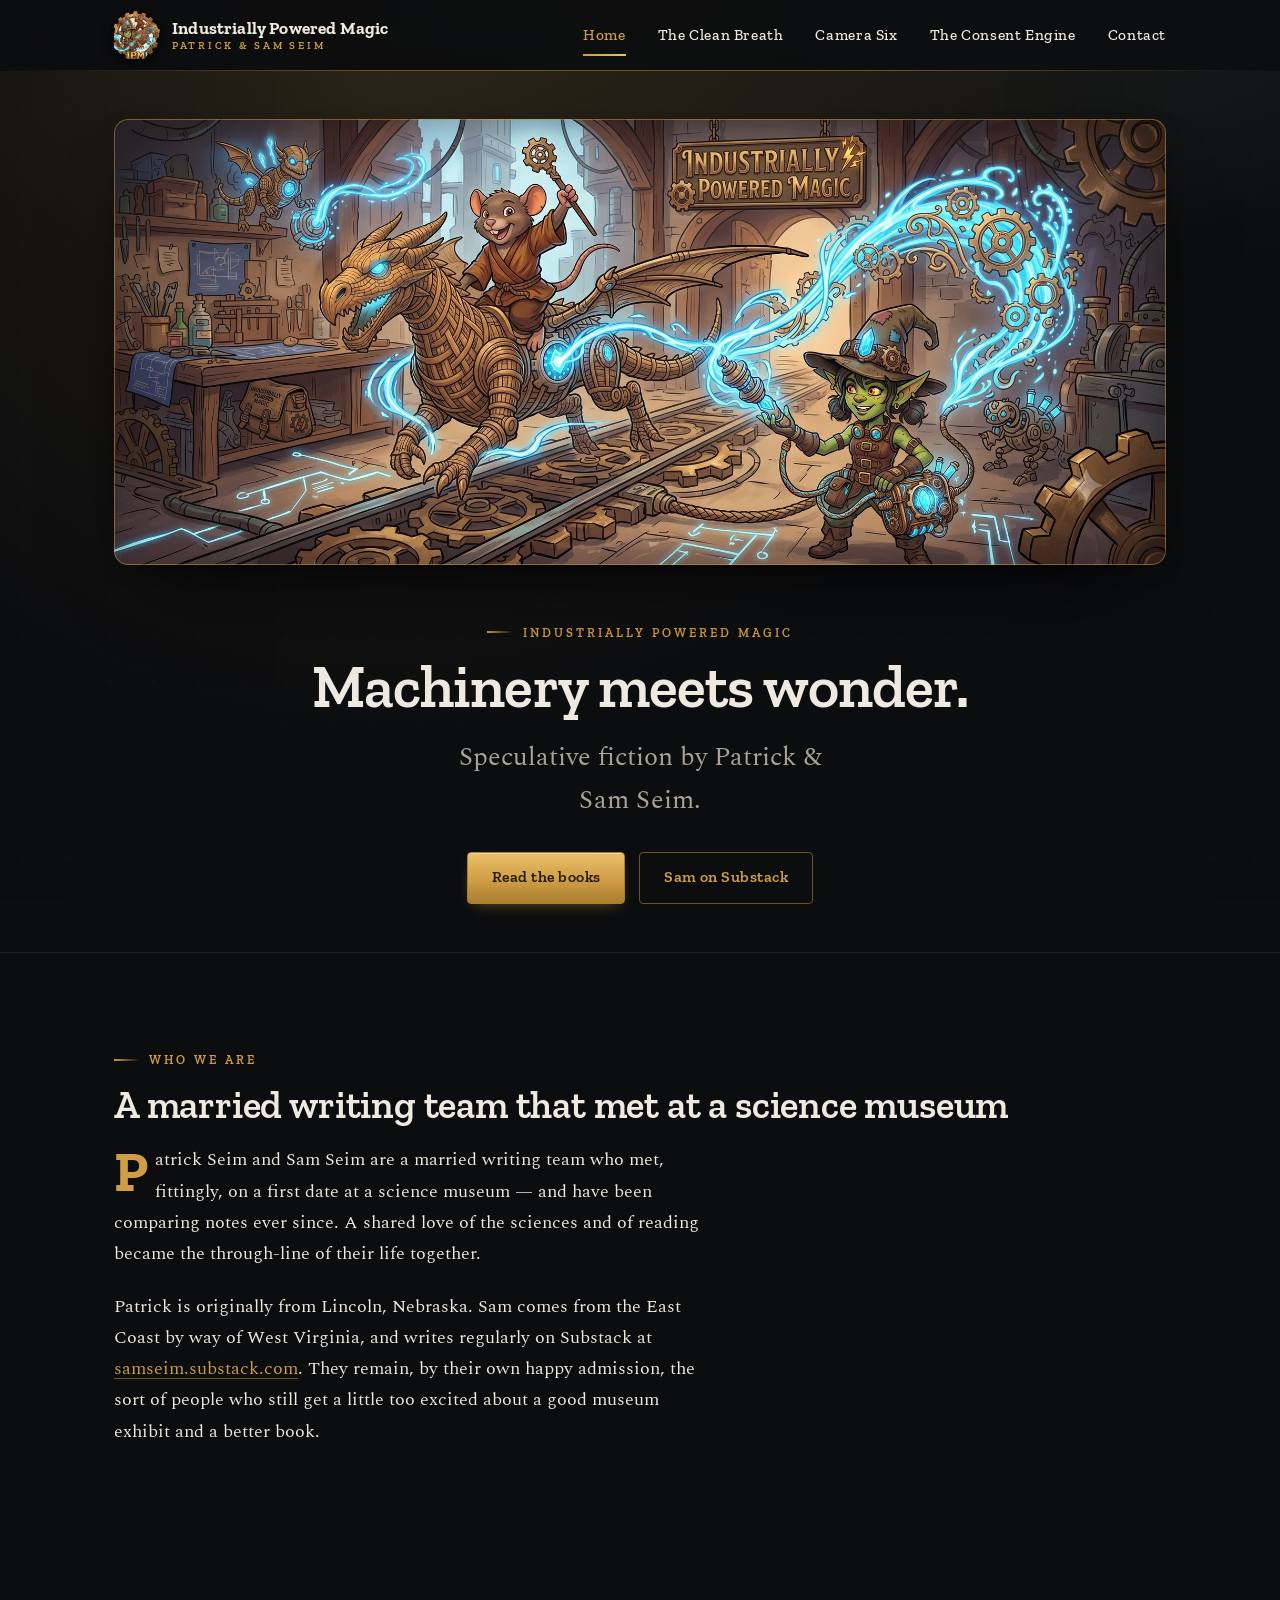
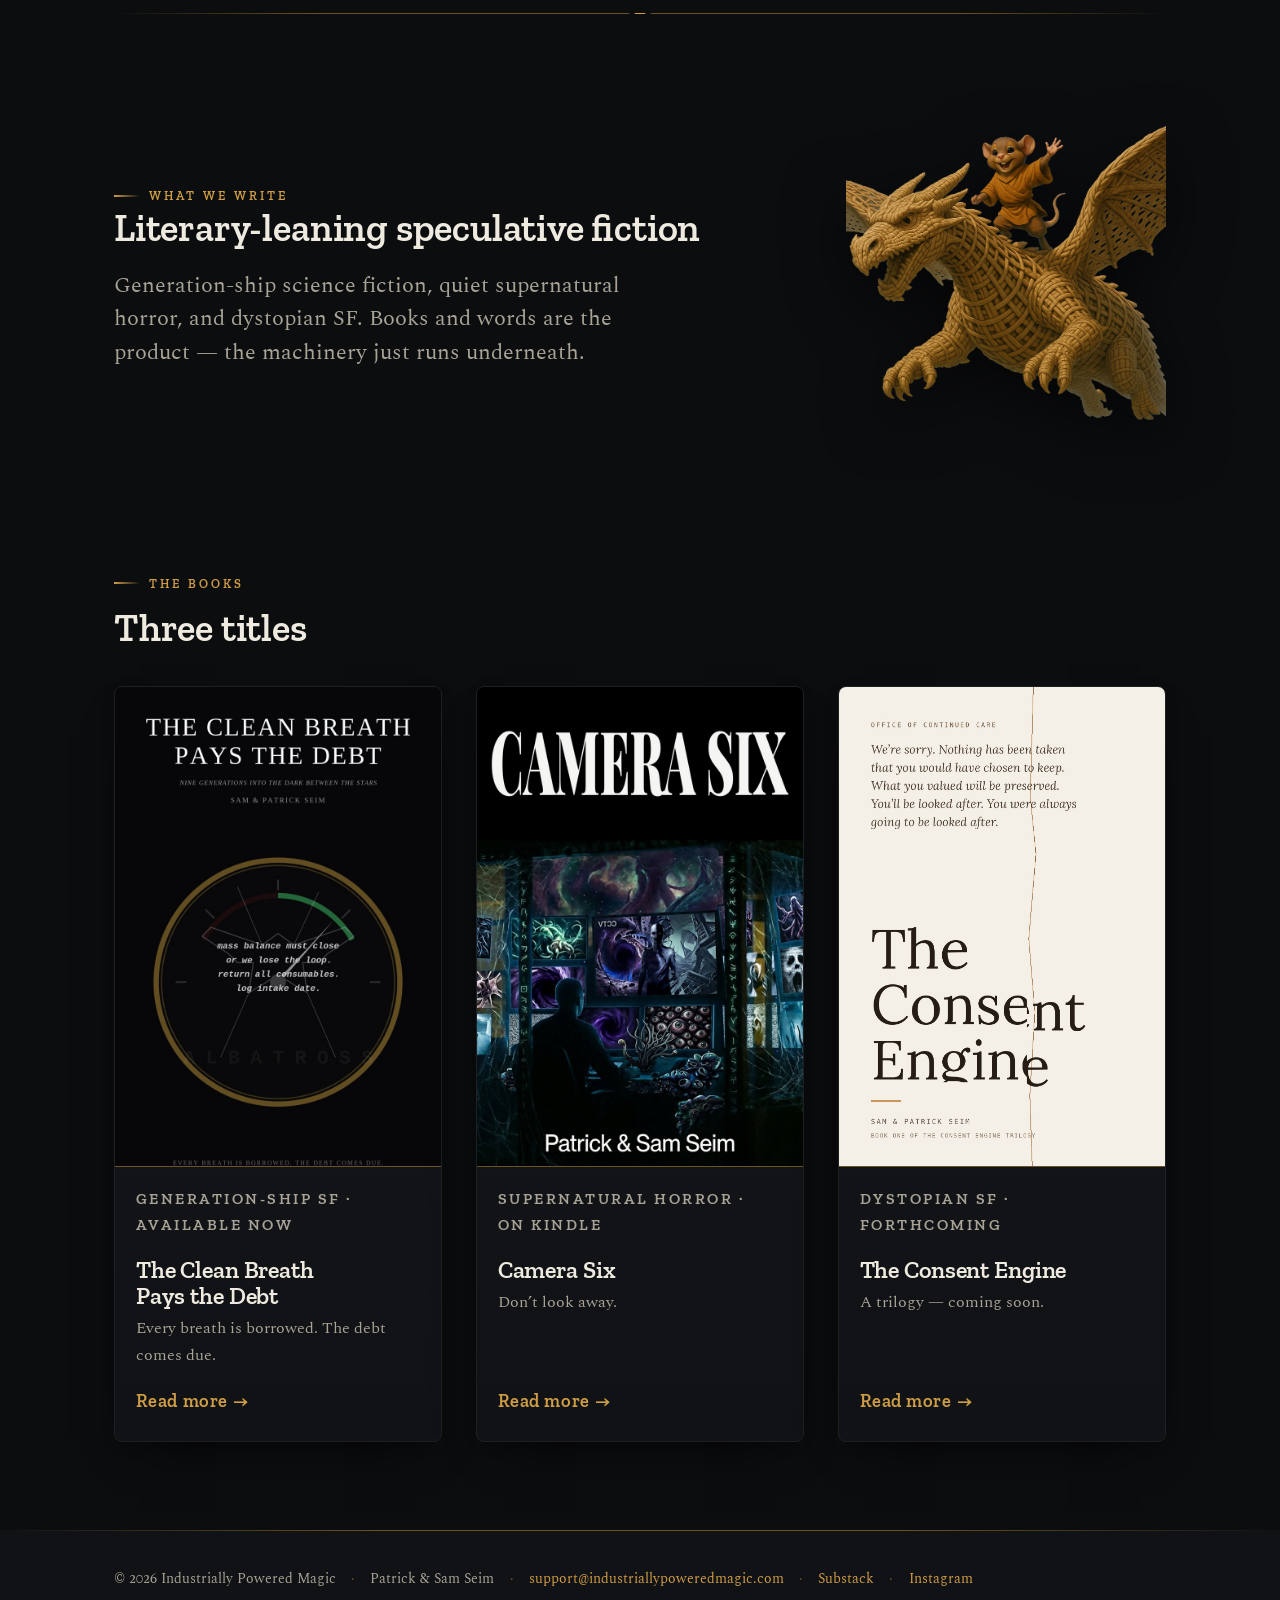
==== index.html @ b29be70a "added overall site polish" ====
<!DOCTYPE html>
<html lang="en">
<head>
  <meta charset="UTF-8">
  <meta name="viewport" content="width=device-width, initial-scale=1">
  <title>Industrially Powered Magic — Speculative fiction by Patrick &amp; Sam Seim</title>
  <meta name="description" content="Industrially Powered Magic is the imprint of husband-and-husband writing team Patrick &amp; Sam Seim — literary-leaning speculative fiction: generation-ship SF, quiet supernatural horror, and dystopian science fiction.">

  <!-- Open Graph / social -->
  <meta property="og:type" content="website">
  <meta property="og:site_name" content="Industrially Powered Magic">
  <meta property="og:title" content="Industrially Powered Magic — Speculative fiction by Patrick &amp; Sam Seim">
  <meta property="og:description" content="Literary-leaning speculative fiction: generation-ship SF, quiet supernatural horror, and dystopian science fiction.">
  <meta property="og:image" content="images/hero-banner.jpg">
  <meta name="twitter:card" content="summary_large_image">

  <link rel="icon" href="images/favicon-32.png" sizes="32x32" type="image/png">
  <link rel="icon" href="images/favicon-64.png" sizes="64x64" type="image/png">
  <link rel="apple-touch-icon" href="images/favicon-180.png">
  <link rel="preconnect" href="https://fonts.googleapis.com">
  <link rel="preconnect" href="https://fonts.gstatic.com" crossorigin>
  <link href="https://fonts.googleapis.com/css2?family=Spectral:ital,wght@0,400;0,600;1,400&amp;family=Zilla+Slab:wght@500;600;700&amp;display=swap" rel="stylesheet">
  <link rel="stylesheet" href="css/style.css">
</head>
<body>
  <a class="skip-link" href="#main">Skip to content</a>

  <!-- ===== SHARED HEADER (keep identical across pages) ===== -->
  <header class="site-header">
    <div class="wrap site-header__inner" data-open="false">
      <a class="brand" href="index.html">
        <img class="brand__logo" src="images/logo-badge.png" alt="Industrially Powered Magic logo" width="46" height="48">
        <span class="brand__name">Industrially Powered Magic<span>Patrick &amp; Sam Seim</span></span>
      </a>
      <button class="nav-toggle" type="button" aria-expanded="false" aria-controls="site-nav">
        <span class="nav-toggle__bars" aria-hidden="true"></span> Menu
      </button>
      <nav class="site-nav" id="site-nav" aria-label="Primary">
        <ul>
          <li><a href="index.html" aria-current="page">Home</a></li>
          <li><a href="clean-breath.html">The Clean Breath</a></li>
          <li><a href="camera-six.html">Camera Six</a></li>
          <li><a href="consent-engine.html">The Consent Engine</a></li>
          <li><a href="contact.html">Contact</a></li>
        </ul>
      </nav>
    </div>
  </header>
  <!-- ===== /SHARED HEADER ===== -->

  <main id="main">
    <!-- Hero — full workshop banner + intro -->
    <section class="hero hero--art">
      <div class="wrap">
        <figure class="hero-banner">
          <img src="images/hero-banner.jpg" alt="Sam, a green goblin artificer in a patched witch's hat, channels a stream of blue arcane current toward Shard, a ratfolk monk riding a wicker-and-brass mechanical dragon through a workshop of gears and machinery, beneath the words Industrially Powered Magic" width="2000" height="848" fetchpriority="high">
        </figure>
        <div class="hero__intro">
          <p class="eyebrow">Industrially Powered Magic</p>
          <h1>Machinery meets wonder.</h1>
          <p class="hero__lead">Speculative fiction by Patrick &amp; Sam Seim.</p>
          <div class="btn-row">
            <a class="btn btn--primary" href="#books">Read the books</a>
            <a class="btn btn--ghost" href="https://samseim.substack.com/">Sam on Substack</a>
          </div>
        </div>
      </div>
    </section>

    <!-- About -->
    <section class="section">
      <div class="wrap">
        <p class="eyebrow">Who we are</p>
        <h2>A married writing team that met at a science museum</h2>
        <div class="prose">
          <p>Patrick Seim and Sam Seim are a married writing team who met, fittingly, on a first date at a science museum — and have been comparing notes ever since. A shared love of the sciences and of reading became the through-line of their life together.</p>
          <p>Patrick is originally from Lincoln, Nebraska. Sam comes from the East Coast by way of West Virginia, and writes regularly on Substack at <a href="https://samseim.substack.com/">samseim.substack.com</a>. They remain, by their own happy admission, the sort of people who still get a little too excited about a good museum exhibit and a better book.</p>
        </div>
      </div>
    </section>

    <div class="wrap"><hr class="rule"></div>

    <!-- What we write -->
    <section class="section--tight">
      <div class="wrap">
        <div class="feature-band">
          <div class="feature-band__text">
            <p class="eyebrow">What we write</p>
            <h2>Literary-leaning speculative fiction</h2>
            <p class="lede">Generation-ship science fiction, quiet supernatural horror, and dystopian SF. Books and words are the product — the machinery just runs underneath.</p>
          </div>
          <img class="feature-band__art" src="images/dragon-accent.png" alt="Shard, a cheering ratfolk monk, riding a wicker-and-brass mechanical dragon" width="800" height="735" loading="lazy">
        </div>
      </div>
    </section>

    <!-- Book cards -->
    <section class="section" id="books">
      <div class="wrap">
        <p class="eyebrow">The books</p>
        <h2>Three titles</h2>
        <div class="card-grid">

          <article class="book-card">
            <a href="clean-breath.html" aria-label="The Clean Breath Pays the Debt — book page">
              <img class="cover" src="images/cover-clean-breath.jpg" alt="The Clean Breath Pays the Debt — book cover" width="300" height="480">
            </a>
            <div class="book-card__body">
              <p class="book-card__kicker">Generation-ship SF · Available now</p>
              <h3>The Clean Breath Pays the Debt</h3>
              <p>Every breath is borrowed. The debt comes due.</p>
              <a class="book-card__link" href="clean-breath.html">Read more</a>
            </div>
          </article>

          <article class="book-card">
            <a href="camera-six.html" aria-label="Camera Six — book page">
              <img class="cover" src="images/cover-camera-six.jpg" alt="Camera Six — book cover" width="300" height="480">
            </a>
            <div class="book-card__body">
              <p class="book-card__kicker">Supernatural horror · On Kindle</p>
              <h3>Camera Six</h3>
              <p>Don&rsquo;t look away.</p>
              <a class="book-card__link" href="camera-six.html">Read more</a>
            </div>
          </article>

          <article class="book-card">
            <a href="consent-engine.html" aria-label="The Consent Engine trilogy — book page">
              <img class="cover" src="images/cover-consent-engine.jpg" alt="The Consent Engine trilogy — cover, forthcoming" width="300" height="480">
            </a>
            <div class="book-card__body">
              <p class="book-card__kicker">Dystopian SF · Forthcoming</p>
              <h3>The Consent Engine</h3>
              <p>A trilogy — coming soon.</p>
              <a class="book-card__link" href="consent-engine.html">Read more</a>
            </div>
          </article>

        </div>
      </div>
    </section>
  </main>

  <!-- ===== SHARED FOOTER (keep identical across pages) ===== -->
  <footer class="site-footer">
    <div class="wrap site-footer__inner">
      <span>&copy; 2026 Industrially Powered Magic</span>
      <span class="sep" aria-hidden="true">·</span>
      <span>Patrick &amp; Sam Seim</span>
      <span class="sep" aria-hidden="true">·</span>
      <a href="mailto:support@industriallypoweredmagic.com">support@industriallypoweredmagic.com</a>
      <span class="sep" aria-hidden="true">·</span>
      <a href="https://samseim.substack.com/">Substack</a>
      <span class="sep" aria-hidden="true">·</span>
      <a href="https://www.instagram.com/industriallypoweredmagic/">Instagram</a>
    </div>
  </footer>
  <!-- ===== /SHARED FOOTER ===== -->

  <!-- Progressive enhancement: mobile nav toggle only. Keep identical across pages. -->
  <script>
    (function () {
      var inner = document.querySelector('.site-header__inner');
      var btn = document.querySelector('.nav-toggle');
      if (!btn || !inner) return;
      btn.addEventListener('click', function () {
        var open = inner.getAttribute('data-open') === 'true';
        inner.setAttribute('data-open', String(!open));
        btn.setAttribute('aria-expanded', String(!open));
      });
    })();
  </script>
</body>
</html>
---- css/style.css ----
/* ==========================================================================
   Industrially Powered Magic — shared stylesheet
   Literary-editorial base with a workshop-brass atmosphere and an
   arcane-blue current pulled from the mascot art.
   Mobile-first, no build step, no dependencies.
   ========================================================================== */

/* ---- Design tokens ------------------------------------------------------ */
:root {
  /* Ground & surfaces */
  --ink:        #0c0d0f;   /* near-black page ground            */
  --ink-2:      #141619;   /* raised charcoal (cards, header)   */
  --ink-3:      #1d2025;   /* hairline / border charcoal        */
  --ink-4:      #262a30;   /* lighter hairline on hover         */

  /* Text */
  --paper:      #efeae0;   /* off-white body text               */
  --paper-dim:  #a8a396;   /* muted text                        */
  --paper-faint:#767166;   /* faintest text / captions          */

  /* Brass accent family */
  --brass:      #cf9d45;   /* warm brass/copper accent          */
  --brass-hi:   #ecc06a;   /* brighter brass for hover/focus    */
  --brass-lo:   #a97e2f;   /* mid brass                         */
  --brass-dim:  #6d5324;   /* deep brass for rules              */
  --brass-ghost:rgba(207, 157, 69, 0.12);

  /* Arcane blue — the "current" that runs through the art (used sparingly) */
  --arc:        #7fd8ff;
  --arc-dim:    #3f7f9c;
  --arc-ghost:  rgba(127, 216, 255, 0.14);

  --danger-bg:  #241a10;

  /* Lines */
  --rule:       1px solid var(--ink-3);
  --hairline:   1px solid var(--brass-dim);

  /* Type */
  --font-display: "Zilla Slab", "Rockwell", Georgia, "Times New Roman", serif;
  --font-body:    "Spectral", Georgia, Cambria, "Times New Roman", serif;

  /* Metrics */
  --measure: 66ch;
  --page-max: 1140px;
  --gap: clamp(1rem, 3vw, 2rem);

  /* Radius scale */
  --r-sm: 4px;
  --r-md: 8px;
  --r-lg: 14px;

  /* Shadow scale (layered for depth) */
  --shadow-sm: 0 1px 2px rgba(0,0,0,0.4);
  --shadow:    0 22px 48px -26px rgba(0, 0, 0, 0.9), 0 4px 14px -8px rgba(0,0,0,0.6);
  --shadow-lg: 0 40px 80px -40px rgba(0, 0, 0, 0.95), 0 8px 24px -12px rgba(0,0,0,0.7);

  --ease: cubic-bezier(0.22, 0.61, 0.36, 1);
}

/* ---- Reset-ish ---------------------------------------------------------- */
*,
*::before,
*::after { box-sizing: border-box; }

html {
  -webkit-text-size-adjust: 100%;
  scroll-behavior: smooth;
  scrollbar-color: var(--brass-lo) var(--ink);
}

body {
  margin: 0;
  background-color: var(--ink);
  /* Layered atmosphere: warm forge-glow up top, faint gear grid, soft vignette. */
  background-image:
    radial-gradient(120% 90% at 50% -10%, rgba(207, 157, 69, 0.10), transparent 55%),
    radial-gradient(80% 60% at 100% 0%, rgba(127, 216, 255, 0.045), transparent 50%),
    url("data:image/svg+xml,%3Csvg xmlns='http://www.w3.org/2000/svg' width='44' height='44' viewBox='0 0 44 44'%3E%3Ccircle cx='22' cy='22' r='1' fill='%23cf9d45' fill-opacity='0.05'/%3E%3C/svg%3E"),
    radial-gradient(140% 120% at 50% 30%, transparent 60%, rgba(0,0,0,0.45) 100%);
  background-attachment: fixed, fixed, fixed, fixed;
  color: var(--paper);
  font-family: var(--font-body);
  font-size: clamp(1.02rem, 0.98rem + 0.25vw, 1.15rem);
  line-height: 1.7;
  font-feature-settings: "liga" 1, "onum" 1, "kern" 1;
  min-height: 100vh;
  display: flex;
  flex-direction: column;
}

::selection { background: var(--brass); color: var(--ink); }

/* ---- Typography --------------------------------------------------------- */
h1, h2, h3, h4 {
  font-family: var(--font-display);
  font-weight: 600;
  line-height: 1.08;
  letter-spacing: -0.005em;
  color: var(--paper);
  margin: 0 0 0.5em;
  text-wrap: balance;
}

h1 { font-size: clamp(2.15rem, 1.4rem + 3.4vw, 3.75rem); letter-spacing: -0.015em; }
h2 { font-size: clamp(1.6rem, 1.2rem + 1.8vw, 2.4rem); }
h3 { font-size: clamp(1.2rem, 1rem + 0.85vw, 1.5rem); }

p { margin: 0 0 1.15em; max-width: var(--measure); text-wrap: pretty; }

a {
  color: var(--brass);
  text-decoration-color: var(--brass-dim);
  text-decoration-thickness: 1px;
  text-underline-offset: 0.2em;
  transition: color 140ms var(--ease), text-decoration-color 140ms var(--ease);
}
a:hover { color: var(--brass-hi); text-decoration-color: var(--brass-hi); }

:focus-visible {
  outline: 2px solid var(--arc);
  outline-offset: 3px;
  border-radius: 2px;
}

/* ---- Skip link ---------------------------------------------------------- */
.skip-link {
  position: absolute;
  left: -999px;
  top: 0;
  z-index: 100;
  background: var(--brass);
  color: var(--ink);
  padding: 0.75rem 1.25rem;
  font-family: var(--font-display);
  font-weight: 600;
  text-decoration: none;
}
.skip-link:focus { left: 0.5rem; top: 0.5rem; }

/* ---- Layout helpers ----------------------------------------------------- */
.wrap {
  width: 100%;
  max-width: var(--page-max);
  margin-inline: auto;
  padding-inline: clamp(1.15rem, 4vw, 2.75rem);
}

.section { padding-block: clamp(3rem, 7vw, 5.5rem); }
.section--tight { padding-block: clamp(2rem, 4.5vw, 3.5rem); }

/* Eyebrow: small brass caps preceded by a short forge-tick. */
.eyebrow {
  display: inline-flex;
  align-items: center;
  gap: 0.6rem;
  font-family: var(--font-display);
  text-transform: uppercase;
  letter-spacing: 0.24em;
  font-size: 0.78rem;
  font-weight: 600;
  color: var(--brass);
  margin: 0 0 0.9rem;
}
.eyebrow::before {
  content: "";
  width: 1.6rem;
  height: 2px;
  background: linear-gradient(to right, var(--brass), transparent);
  flex: 0 0 auto;
}

/* Rivet-adjacent divider: a hairline with a centered brass node. */
.rule {
  border: 0;
  height: 1px;
  background: linear-gradient(to right, transparent, var(--brass-dim) 20%, var(--brass-dim) 80%, transparent);
  margin: clamp(2rem, 5vw, 3.5rem) 0;
  position: relative;
}
.rule::after {
  content: "";
  position: absolute;
  left: 50%;
  top: 50%;
  width: 8px;
  height: 8px;
  transform: translate(-50%, -50%) rotate(45deg);
  background: var(--brass);
  box-shadow: 0 0 0 4px var(--ink), 0 0 12px rgba(207,157,69,0.4);
}

/* ---- Header / nav ------------------------------------------------------- */
.site-header {
  position: sticky;
  top: 0;
  z-index: 50;
  background: rgba(12, 13, 15, 0.82);
  backdrop-filter: saturate(150%) blur(10px);
  -webkit-backdrop-filter: saturate(150%) blur(10px);
  border-bottom: 1px solid transparent;
  border-image: linear-gradient(to right, transparent, var(--brass-dim) 30%, var(--brass-dim) 70%, transparent) 1;
}
.site-header__inner {
  display: flex;
  align-items: center;
  justify-content: space-between;
  gap: 1rem;
  padding-block: 0.7rem;
}

.brand {
  display: inline-flex;
  align-items: center;
  gap: 0.75rem;
  text-decoration: none;
  color: var(--paper);
}
.brand__logo {
  width: 42px;
  height: auto;
  object-fit: contain;
  filter: drop-shadow(0 2px 6px rgba(0, 0, 0, 0.7));
  transition: transform 240ms var(--ease);
}
.brand:hover .brand__logo { transform: rotate(-4deg) scale(1.04); }
.brand__name {
  font-family: var(--font-display);
  font-weight: 700;
  font-size: 1.08rem;
  line-height: 1.05;
  letter-spacing: 0.01em;
}
.brand__name span {
  display: block;
  color: var(--brass);
  font-size: 0.66rem;
  font-weight: 600;
  letter-spacing: 0.26em;
  text-transform: uppercase;
  margin-top: 0.18rem;
}

/* Nav toggle (mobile) */
.nav-toggle {
  display: inline-flex;
  align-items: center;
  gap: 0.5rem;
  background: transparent;
  color: var(--paper);
  border: var(--hairline);
  border-radius: var(--r-sm);
  padding: 0.5rem 0.8rem;
  font-family: var(--font-display);
  font-size: 0.82rem;
  font-weight: 600;
  letter-spacing: 0.1em;
  text-transform: uppercase;
  cursor: pointer;
  transition: border-color 140ms var(--ease), color 140ms var(--ease);
}
.nav-toggle:hover { border-color: var(--brass); color: var(--brass-hi); }
.nav-toggle__bars { display: inline-block; width: 18px; height: 2px; background: var(--brass); position: relative; }
.nav-toggle__bars::before,
.nav-toggle__bars::after { content: ""; position: absolute; left: 0; width: 18px; height: 2px; background: var(--brass); }
.nav-toggle__bars::before { top: -6px; }
.nav-toggle__bars::after  { top: 6px; }

.site-nav ul {
  list-style: none;
  margin: 0;
  padding: 0;
  display: flex;
  flex-direction: column;
  gap: 0.25rem;
}
.site-nav a {
  position: relative;
  display: block;
  padding: 0.6rem 0.25rem;
  font-family: var(--font-display);
  font-size: 0.96rem;
  font-weight: 500;
  letter-spacing: 0.04em;
  color: var(--paper);
  text-decoration: none;
}
.site-nav a:hover { color: var(--brass-hi); }
.site-nav a[aria-current="page"] { color: var(--brass); }

/* Mobile: nav collapses, revealed via [data-open] */
@media (max-width: 719px) {
  .site-nav {
    display: none;
    width: 100%;
    padding-bottom: 0.5rem;
  }
  .site-header__inner[data-open="true"] { flex-wrap: wrap; }
  .site-header__inner[data-open="true"] .site-nav { display: block; }
  .site-nav a { padding: 0.8rem 0.25rem; border-bottom: var(--rule); }
  .site-nav a[aria-current="page"] { border-bottom-color: var(--brass-dim); }
}

/* Desktop: inline nav with animated brass underline */
@media (min-width: 720px) {
  .nav-toggle { display: none; }
  .site-nav { display: block !important; }
  .site-nav ul { flex-direction: row; align-items: center; gap: clamp(1.1rem, 2.5vw, 2.1rem); }
  .site-nav a { padding: 0.4rem 0; }
  .site-nav a::after {
    content: "";
    position: absolute;
    left: 0; right: 0; bottom: -2px;
    height: 2px;
    background: linear-gradient(to right, var(--brass), var(--brass-hi));
    transform: scaleX(0);
    transform-origin: left;
    transition: transform 220ms var(--ease);
  }
  .site-nav a:hover::after,
  .site-nav a[aria-current="page"]::after { transform: scaleX(1); }
  .brand__logo { width: 46px; }
}

/* ---- Hero --------------------------------------------------------------- */
.hero {
  border-bottom: var(--rule);
  background:
    radial-gradient(ellipse at 30% 0%, rgba(207, 157, 69, 0.10), transparent 55%),
    transparent;
}
.hero__inner { padding-block: clamp(3rem, 9vw, 6rem); }
.hero h1 { margin-bottom: 0.3em; }
.hero__lead {
  font-size: clamp(1.15rem, 1rem + 1vw, 1.6rem);
  color: var(--paper);
  max-width: 40ch;
}
.hero__lead--wide { max-width: 55ch; }

/* Art-led hero: full workshop banner above a compact, centered intro */
.hero--art { padding-block: clamp(1.75rem, 4vw, 3rem); }
.hero-banner {
  position: relative;
  margin: 0;
  border-radius: var(--r-lg);
  overflow: hidden;
  box-shadow: var(--shadow-lg);
  isolation: isolate;
}
.hero-banner::after {
  /* thin inset brass frame + faint arcane glow, drawn over the image edge */
  content: "";
  position: absolute;
  inset: 0;
  border-radius: inherit;
  box-shadow: inset 0 0 0 1px rgba(207,157,69,0.5), inset 0 0 40px rgba(0,0,0,0.35);
  pointer-events: none;
}
.hero-banner img {
  display: block;
  width: 100%;
  height: auto;
}
.hero__intro {
  text-align: center;
  max-width: 46rem;
  margin-inline: auto;
  padding-top: clamp(1.9rem, 4vw, 3rem);
}
.hero__intro .eyebrow { margin-bottom: 0.7rem; }
.hero__intro h1 { margin-bottom: 0.28em; }
.hero__intro .hero__lead {
  max-width: 34ch;
  margin-inline: auto;
  color: var(--paper-dim);
}
.hero__intro .btn-row { justify-content: center; margin-top: 1.6rem; }

/* ---- Buttons ------------------------------------------------------------ */
.btn {
  display: inline-flex;
  align-items: center;
  gap: 0.5rem;
  font-family: var(--font-display);
  font-weight: 600;
  font-size: 0.98rem;
  letter-spacing: 0.03em;
  text-decoration: none;
  padding: 0.72rem 1.5rem;
  border-radius: var(--r-sm);
  border: 1px solid transparent;
  cursor: pointer;
  transition: background-color 140ms var(--ease), color 140ms var(--ease),
              border-color 140ms var(--ease), transform 90ms var(--ease),
              box-shadow 140ms var(--ease);
}
.btn:active { transform: translateY(1px); }

.btn--primary {
  background: linear-gradient(180deg, var(--brass-hi), var(--brass) 55%, var(--brass-lo));
  color: #241a08;
  border-color: var(--brass-lo);
  box-shadow: inset 0 1px 0 rgba(255,255,255,0.35), 0 6px 16px -8px rgba(207,157,69,0.6);
}
.btn--primary:hover {
  background: linear-gradient(180deg, #f4cd7d, var(--brass-hi) 55%, var(--brass));
  color: #241a08;
  transform: translateY(-1px);
  box-shadow: inset 0 1px 0 rgba(255,255,255,0.45), 0 10px 22px -10px rgba(207,157,69,0.75);
}
.btn--ghost {
  background: transparent;
  color: var(--brass);
  border-color: var(--brass-dim);
}
.btn--ghost:hover {
  background: var(--brass-ghost);
  color: var(--brass-hi);
  border-color: var(--brass);
  transform: translateY(-1px);
}

.btn-row { display: flex; flex-wrap: wrap; gap: 0.85rem; margin-top: 1.35rem; }

/* ---- Book cards (home) -------------------------------------------------- */
.card-grid {
  display: grid;
  gap: clamp(1.35rem, 3vw, 2.1rem);
  grid-template-columns: 1fr;
  margin-top: 2.25rem;
}
@media (min-width: 640px) { .card-grid { grid-template-columns: repeat(2, 1fr); } }
@media (min-width: 900px) { .card-grid { grid-template-columns: repeat(3, 1fr); } }

.book-card {
  display: flex;
  flex-direction: column;
  background: linear-gradient(180deg, var(--ink-2), #101215);
  border: var(--rule);
  border-radius: var(--r-md);
  overflow: hidden;
  box-shadow: var(--shadow);
  transition: border-color 200ms var(--ease), transform 200ms var(--ease), box-shadow 200ms var(--ease);
}
.book-card:hover {
  border-color: var(--brass-lo);
  transform: translateY(-5px);
  box-shadow: var(--shadow-lg);
}
.book-card a:focus-visible { outline-offset: -3px; }
.book-card__body { padding: 1.2rem 1.3rem 1.5rem; display: flex; flex-direction: column; flex: 1; }
.book-card__kicker {
  font-family: var(--font-display);
  text-transform: uppercase;
  letter-spacing: 0.16em;
  font-size: 0.68rem;
  font-weight: 600;
  color: var(--brass);
  margin: 0 0 0.5rem;
}
.book-card h3 { margin-bottom: 0.4rem; }
.book-card p { color: var(--paper-dim); font-size: 0.98rem; margin-bottom: 1.1rem; }
.book-card__link {
  margin-top: auto;
  display: inline-flex;
  align-items: center;
  gap: 0.4rem;
  font-family: var(--font-display);
  font-weight: 600;
  letter-spacing: 0.03em;
  color: var(--brass);
  text-decoration: none;
}
.book-card__link::after { content: "\2192"; transition: transform 180ms var(--ease); }
.book-card:hover .book-card__link { color: var(--brass-hi); }
.book-card:hover .book-card__link::after { transform: translateX(4px); }

/* ---- Cover images / placeholders --------------------------------------- */
.cover {
  display: block;
  width: 100%;
  aspect-ratio: 1 / 1.6;
  object-fit: cover;
  background:
    repeating-linear-gradient(45deg, rgba(207,157,69,0.05) 0 12px, transparent 12px 24px),
    var(--danger-bg);
  border-bottom: var(--hairline);
  color: var(--paper-dim);
}
.cover--framed {
  border: 1px solid var(--brass-dim);
  border-radius: var(--r-md);
  box-shadow: var(--shadow-lg), 0 0 0 1px rgba(0,0,0,0.4);
}

/* ---- Book page layout --------------------------------------------------- */
.book-layout {
  display: grid;
  gap: clamp(1.75rem, 5vw, 3.5rem);
  grid-template-columns: 1fr;
  align-items: start;
}
@media (min-width: 820px) {
  .book-layout { grid-template-columns: minmax(230px, 310px) 1fr; }
}
.book-cover-col { position: sticky; top: 92px; }
.book-meta {
  font-family: var(--font-display);
  color: var(--paper-dim);
  letter-spacing: 0.04em;
  font-size: 0.9rem;
  line-height: 1.7;
  margin-top: 1.15rem;
  padding-top: 1.15rem;
  border-top: var(--rule);
}
.book-meta strong { color: var(--paper); font-weight: 600; }

.tagline {
  font-family: var(--font-display);
  font-size: clamp(1.3rem, 1rem + 1.5vw, 1.95rem);
  color: var(--brass);
  font-style: normal;
  line-height: 1.22;
  border-left: 3px solid var(--brass-dim);
  padding-left: 1.15rem;
  margin: 0 0 1.6rem;
  max-width: 30ch;
}

.prose p { max-width: var(--measure); }
.prose p + p { margin-top: 0; }
/* Editorial touch: gentle lead-in on the first paragraph of a prose block. */
.prose > p:first-of-type { color: var(--paper); }
.prose > p:first-of-type::first-letter {
  font-family: var(--font-display);
  font-weight: 700;
  color: var(--brass);
  font-size: 3.1em;
  line-height: 0.82;
  float: left;
  padding: 0.06em 0.12em 0 0;
}

/* ---- "Where to buy" ----------------------------------------------------- */
.buy {
  background: linear-gradient(180deg, var(--ink-2), #101215);
  border: var(--rule);
  border-radius: var(--r-md);
  padding: clamp(1.4rem, 3vw, 2.1rem);
  margin-top: 1.75rem;
  box-shadow: var(--shadow);
}
.buy h2 { margin-top: 0; }
.retailers { display: flex; flex-wrap: wrap; gap: 0.7rem; margin-top: 0.75rem; padding: 0; list-style: none; }
.retailers li { margin: 0; }
.retailers .btn { padding: 0.58rem 1.1rem; font-size: 0.9rem; }

/* ---- Teaser (Consent Engine) ------------------------------------------- */
.teaser {
  text-align: center;
  padding-block: clamp(3rem, 10vw, 7rem);
}
.teaser__status {
  font-family: var(--font-display);
  text-transform: uppercase;
  letter-spacing: 0.3em;
  color: var(--brass);
  font-size: 0.9rem;
  font-weight: 600;
  margin-bottom: 1.5rem;
}
.teaser p { margin-inline: auto; }

/* ---- Contact ------------------------------------------------------------ */
.contact-list { list-style: none; padding: 0; margin: 1.75rem 0 0; }
.contact-list li {
  margin-bottom: 1.4rem;
  padding-bottom: 1.4rem;
  border-bottom: var(--rule);
}
.contact-list li:last-child { border-bottom: 0; }
.contact-list .label {
  display: block;
  font-family: var(--font-display);
  text-transform: uppercase;
  letter-spacing: 0.18em;
  font-size: 0.72rem;
  font-weight: 600;
  color: var(--brass);
  margin-bottom: 0.3rem;
}
.contact-list .value { font-size: 1.15rem; }

/* ---- Footer ------------------------------------------------------------- */
.site-footer {
  margin-top: auto;
  border-top: 1px solid transparent;
  border-image: linear-gradient(to right, transparent, var(--brass-dim) 30%, var(--brass-dim) 70%, transparent) 1;
  background: rgba(20, 22, 25, 0.6);
  color: var(--paper-dim);
  font-size: 0.9rem;
}
.site-footer__inner {
  padding-block: 2.25rem;
  display: flex;
  flex-wrap: wrap;
  gap: 0.4rem 0.95rem;
  align-items: center;
}
.site-footer a { color: var(--brass); text-decoration: none; }
.site-footer a:hover { color: var(--brass-hi); text-decoration: underline; text-underline-offset: 0.2em; }
.site-footer .sep { color: var(--brass-dim); }

/* ---- Artwork hero bands (book pages) ------------------------------------ */
.page-hero {
  border-bottom: var(--hairline);
  background-size: cover;
  background-position: center 35%;
}
.page-hero__inner {
  padding-block: clamp(3.5rem, 10vw, 7rem);
  text-shadow: 0 2px 20px rgba(0, 0, 0, 0.95);
}
.page-hero h1 { margin-bottom: 0.3em; }
.page-hero--camera {
  background-image:
    linear-gradient(180deg, rgba(12, 13, 15, 0.5) 0%, rgba(12, 13, 15, 0.8) 60%, var(--ink) 100%),
    url("../images/camera-six-banner.jpg");
}

/* ---- Workshop showcase (generic mascot art figure) ---------------------- */
.workshop { margin: 0; }
.workshop img {
  display: block;
  width: 100%;
  height: auto;
  border: 1px solid var(--brass-dim);
  border-radius: var(--r-md);
  box-shadow: var(--shadow);
}
.workshop figcaption {
  margin-top: 0.85rem;
  text-align: center;
  font-style: italic;
  font-size: 0.95rem;
  color: var(--paper-dim);
}

/* ---- Feature band with dragon accent (homepage) ------------------------- */
.feature-band {
  display: flex;
  align-items: center;
  gap: clamp(1rem, 4vw, 3rem);
  flex-wrap: wrap;
}
.feature-band__text { flex: 1 1 24ch; min-width: 0; }
.feature-band__text p { margin-bottom: 0; }
.feature-band__text .lede { color: var(--paper-dim); }
.feature-band__art {
  flex: 0 0 auto;
  width: clamp(170px, 34vw, 320px);
  height: auto;
  filter: drop-shadow(0 18px 30px rgba(0, 0, 0, 0.6));
  transform: scaleX(-1);
}
@media (max-width: 599px) {
  .feature-band { flex-direction: column-reverse; align-items: flex-start; }
  .feature-band__art { width: clamp(190px, 62vw, 270px); align-self: center; }
}

/* ---- Medallion pull-quote (Camera Six) ---------------------------------- */
.watch-quote {
  margin: 2.75rem 0;
  padding: clamp(1.6rem, 4vw, 2.6rem);
  background: linear-gradient(180deg, var(--ink-2), #101215);
  border: var(--rule);
  border-left: 3px solid var(--brass-dim);
  border-radius: var(--r-md);
  display: flex;
  align-items: center;
  gap: clamp(1.35rem, 3.5vw, 2.4rem);
  flex-wrap: wrap;
  box-shadow: var(--shadow);
}
.medallion {
  flex: 0 0 auto;
  width: clamp(120px, 20vw, 200px);
  height: auto;
  border-radius: 50%;
  border: 1px solid var(--brass-dim);
  box-shadow: var(--shadow), 0 0 0 6px rgba(207, 157, 69, 0.08);
}
.watch-quote__text { margin: 0; flex: 1 1 16ch; }
.watch-quote__text p {
  margin: 0;
  font-family: var(--font-display);
  font-weight: 600;
  font-size: clamp(1.25rem, 1.05rem + 1.4vw, 1.9rem);
  line-height: 1.25;
  max-width: 22ch;
}

/* ---- Utilities ---------------------------------------------------------- */
.visually-hidden {
  position: absolute !important;
  width: 1px; height: 1px;
  padding: 0; margin: -1px;
  overflow: hidden; clip: rect(0 0 0 0);
  white-space: nowrap; border: 0;
}
.lede { font-size: clamp(1.12rem, 1rem + 0.6vw, 1.35rem); color: var(--paper); line-height: 1.55; max-width: 46ch; }
.muted { color: var(--paper-dim); }

@media (prefers-reduced-motion: reduce) {
  * { scroll-behavior: auto !important; transition: none !important; animation: none !important; }
}
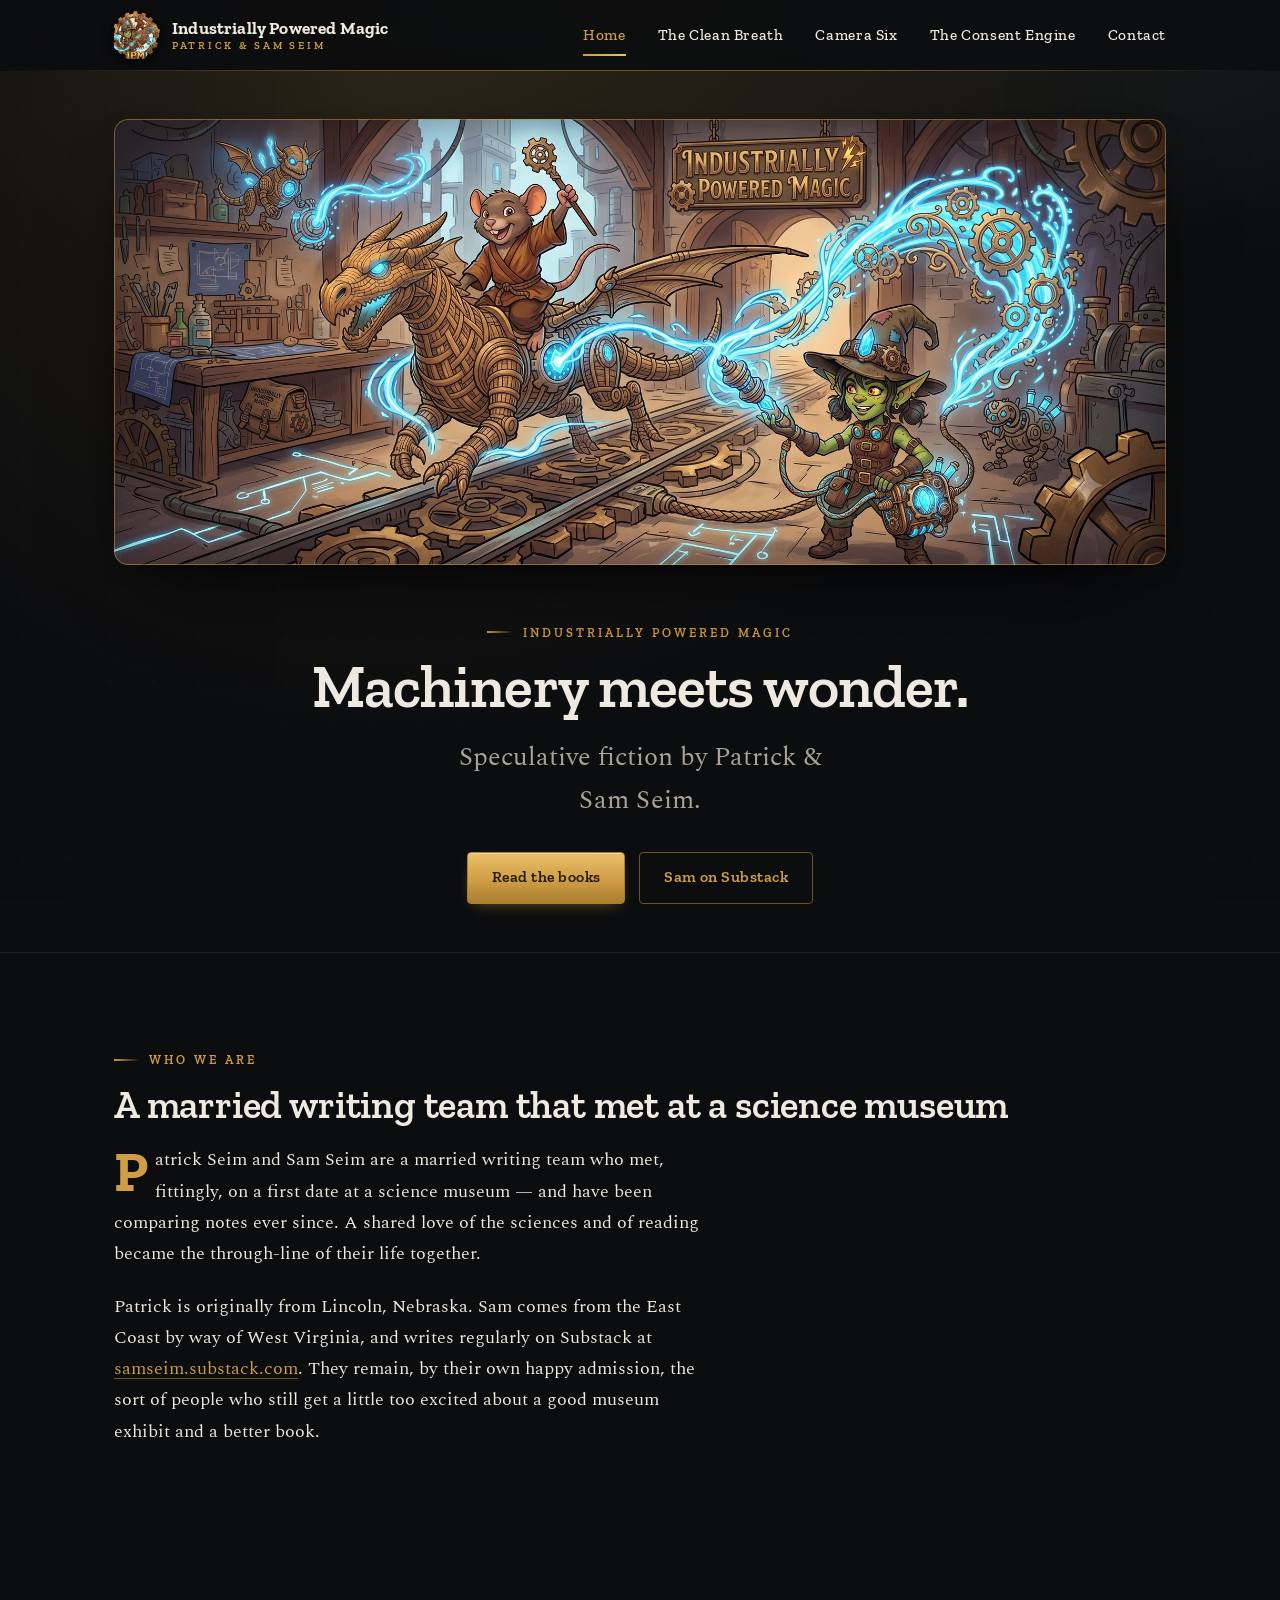
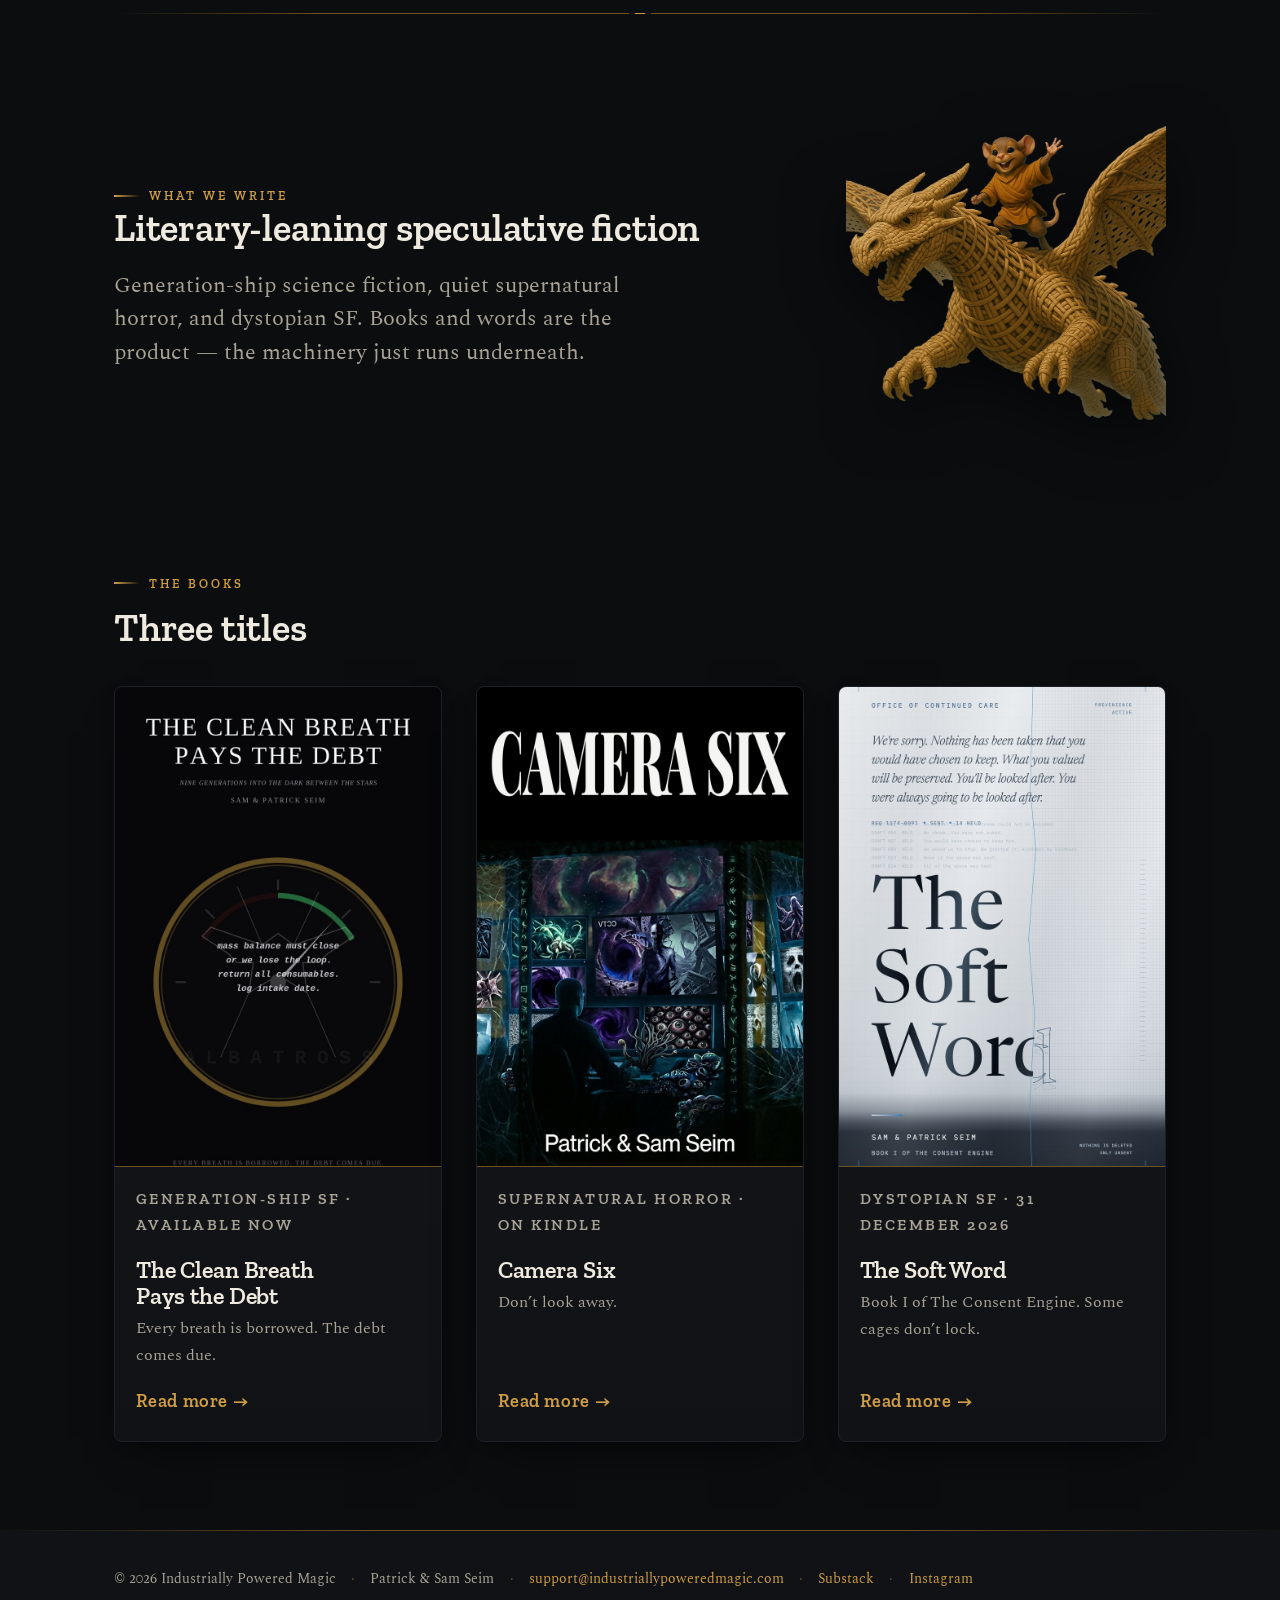
==== commit 9ef8a33d: "Update Consent Engine page for The Soft Word, publishing 31 Dec 2026 Book I is titled The Soft Word " ====
--- a/index.html
+++ b/index.html
@@ -127,13 +127,13 @@
           </article>
 
           <article class="book-card">
-            <a href="consent-engine.html" aria-label="The Consent Engine trilogy — book page">
-              <img class="cover" src="images/cover-consent-engine.jpg" alt="The Consent Engine trilogy — cover, forthcoming" width="300" height="480">
+            <a href="consent-engine.html" aria-label="The Soft Word, Book I of The Consent Engine — book page">
+              <img class="cover" src="images/cover-soft-word.jpg" alt="The Soft Word — book cover, Book I of The Consent Engine" width="300" height="480">
             </a>
             <div class="book-card__body">
-              <p class="book-card__kicker">Dystopian SF · Forthcoming</p>
-              <h3>The Consent Engine</h3>
-              <p>A trilogy — coming soon.</p>
+              <p class="book-card__kicker">Dystopian SF · 31 December 2026</p>
+              <h3>The Soft Word</h3>
+              <p>Book I of The Consent Engine. Some cages don’t lock.</p>
               <a class="book-card__link" href="consent-engine.html">Read more</a>
             </div>
           </article>
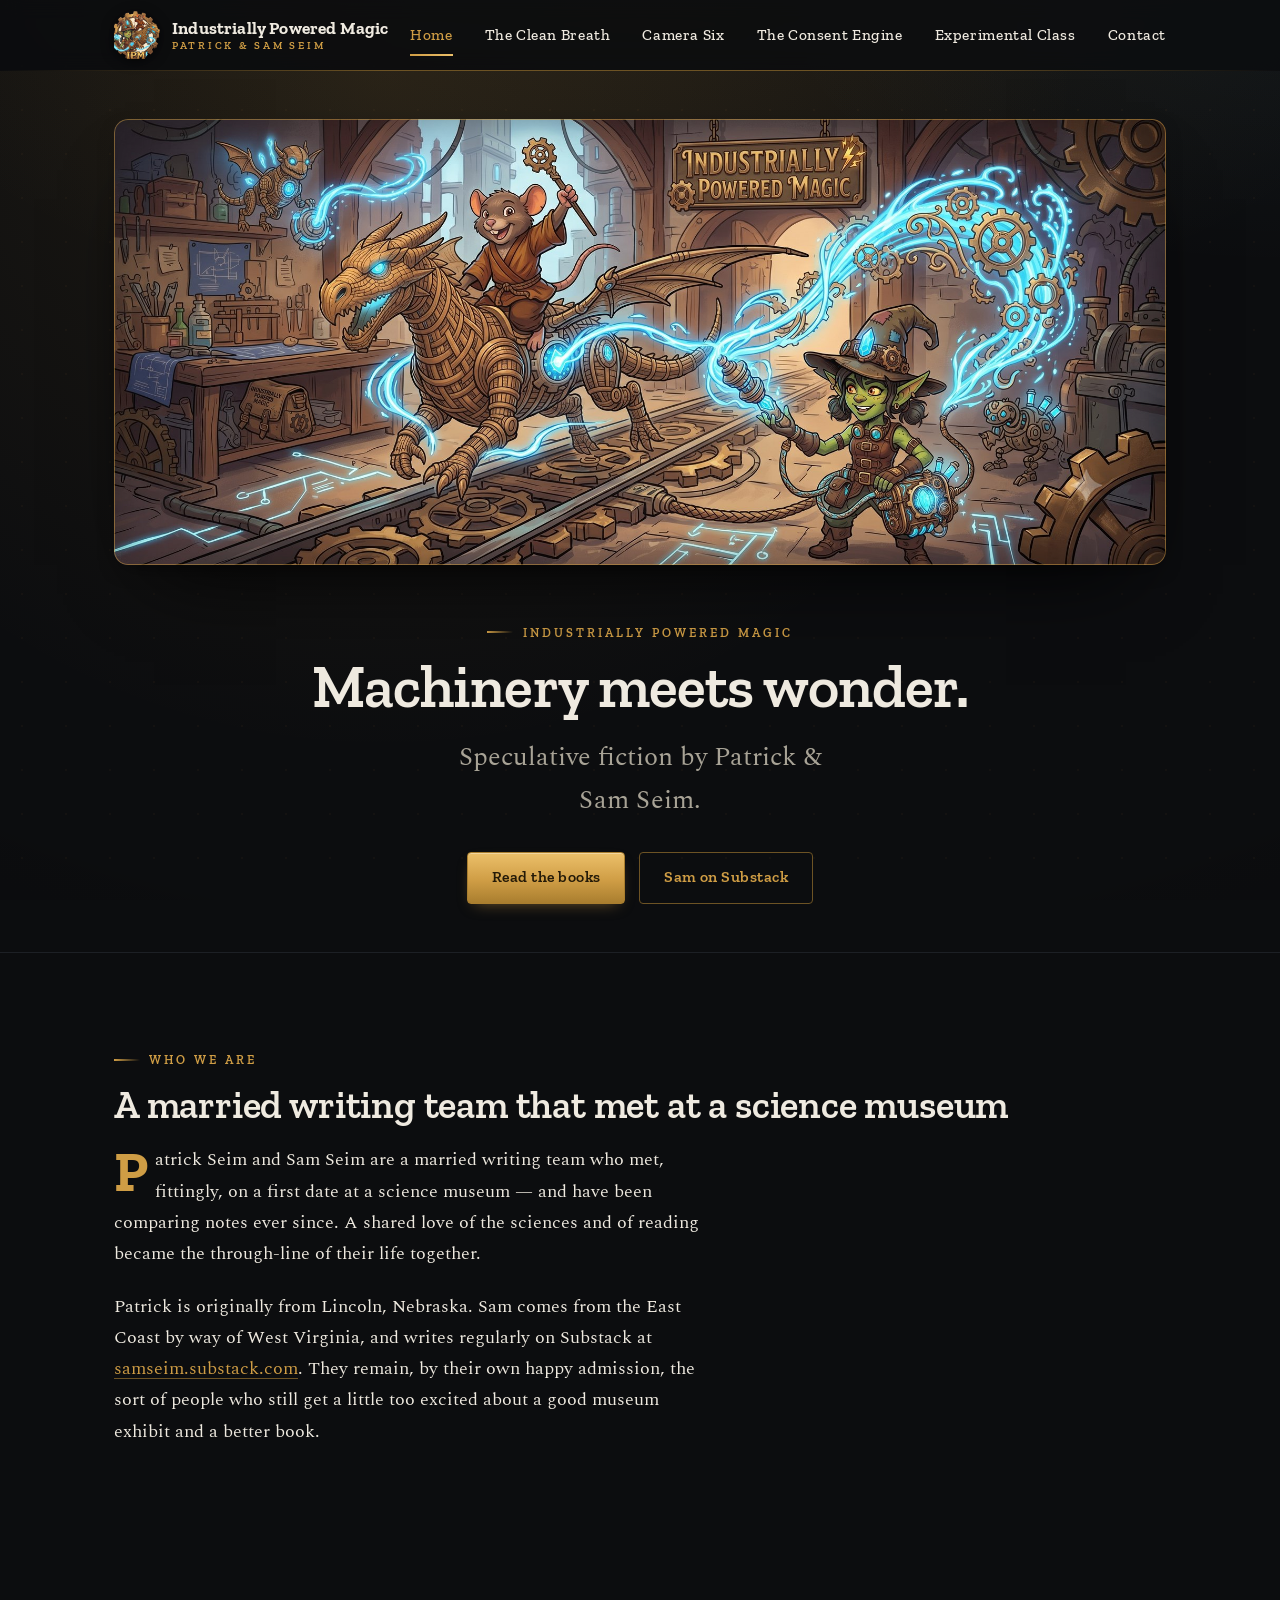
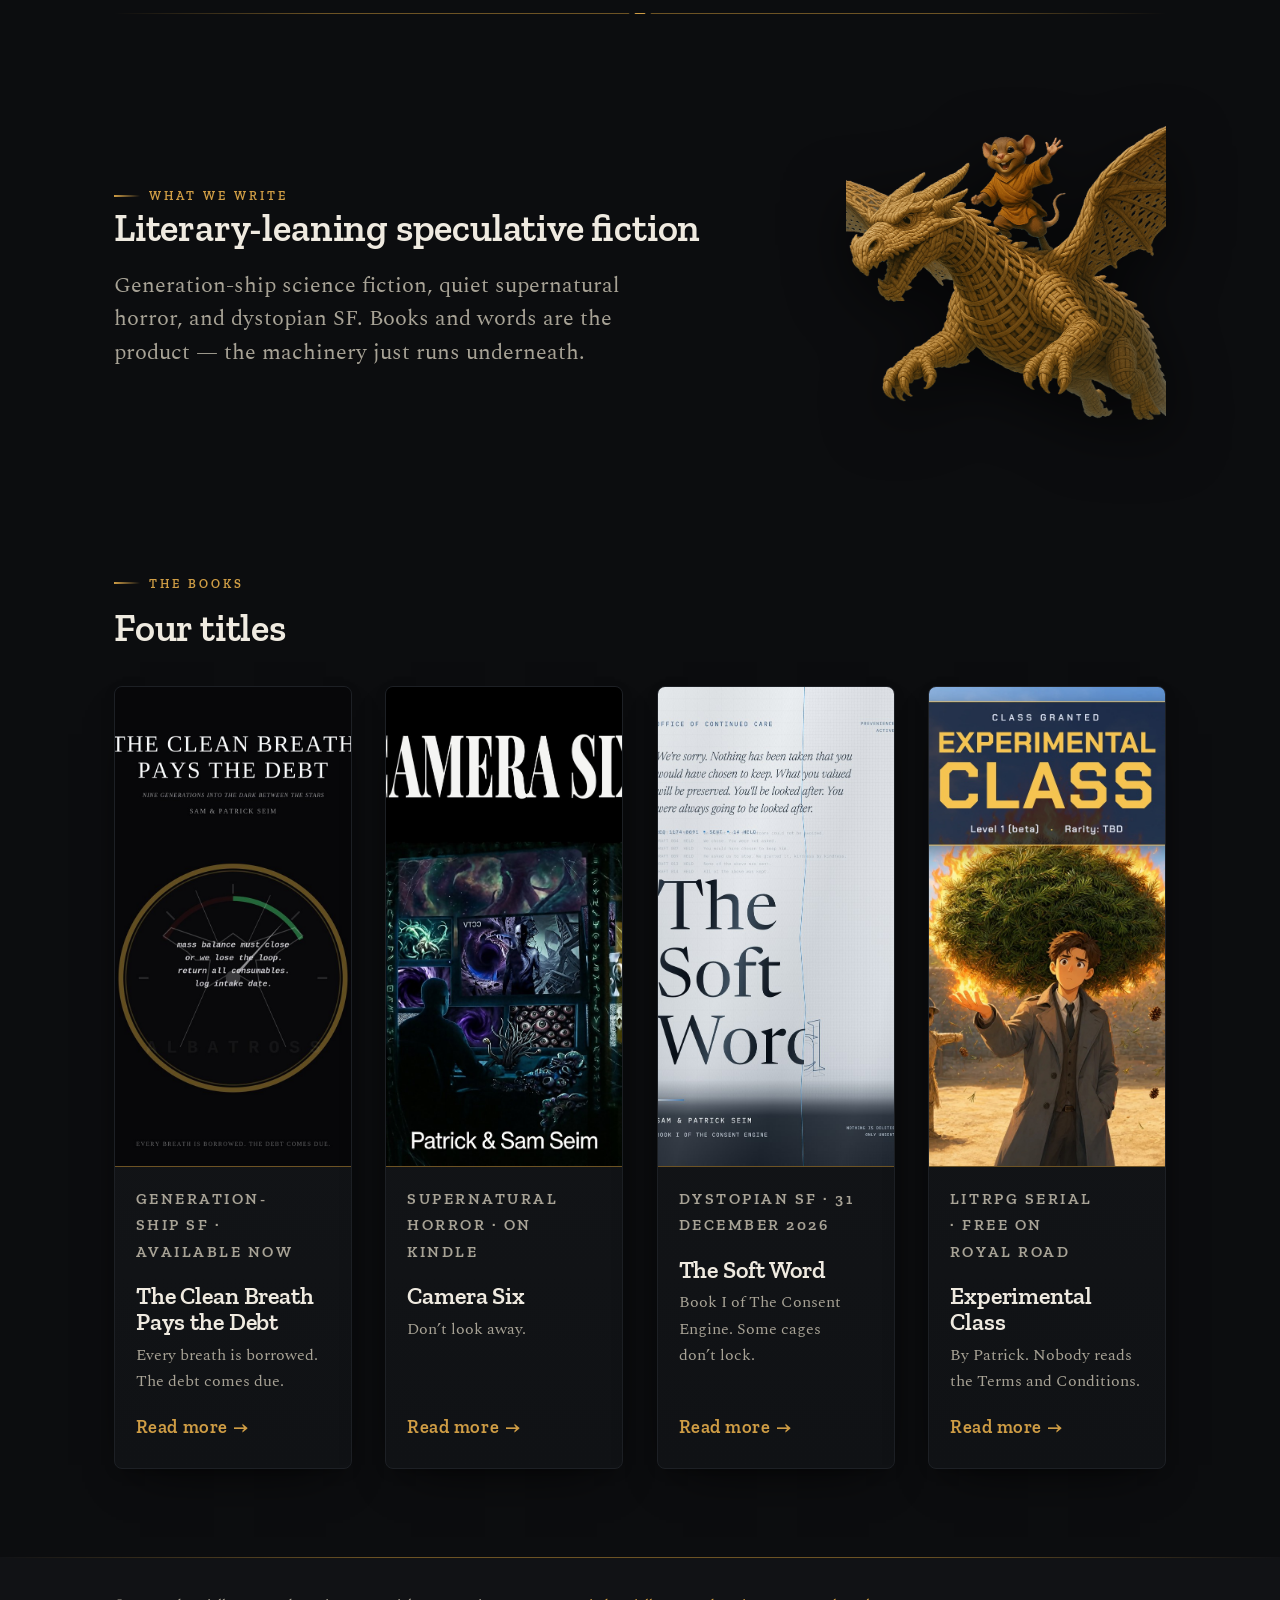
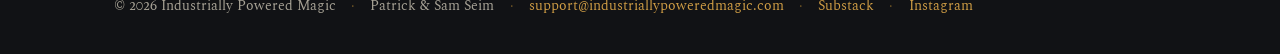
==== commit 36032f70: "Add Experimental Class page for Patrick's Royal Road serial New book page with the blurb, a Read on " ====
--- a/index.html
+++ b/index.html
@@ -41,6 +41,7 @@
           <li><a href="clean-breath.html">The Clean Breath</a></li>
           <li><a href="camera-six.html">Camera Six</a></li>
           <li><a href="consent-engine.html">The Consent Engine</a></li>
+          <li><a href="experimental-class.html">Experimental Class</a></li>
           <li><a href="contact.html">Contact</a></li>
         </ul>
       </nav>
@@ -99,7 +100,7 @@
     <section class="section" id="books">
       <div class="wrap">
         <p class="eyebrow">The books</p>
-        <h2>Three titles</h2>
+        <h2>Four titles</h2>
         <div class="card-grid">
 
           <article class="book-card">
@@ -135,6 +136,18 @@
               <h3>The Soft Word</h3>
               <p>Book I of The Consent Engine. Some cages don’t lock.</p>
               <a class="book-card__link" href="consent-engine.html">Read more</a>
+            </div>
+          </article>
+
+          <article class="book-card">
+            <a href="experimental-class.html" aria-label="Experimental Class — serial page">
+              <img class="cover" src="images/cover-experimental-class.jpg" alt="Experimental Class — cover art" width="300" height="480" loading="lazy">
+            </a>
+            <div class="book-card__body">
+              <p class="book-card__kicker">LitRPG serial · Free on Royal Road</p>
+              <h3>Experimental Class</h3>
+              <p>By Patrick. Nobody reads the Terms and Conditions.</p>
+              <a class="book-card__link" href="experimental-class.html">Read more</a>
             </div>
           </article>
 
--- a/css/style.css
+++ b/css/style.css
@@ -431,7 +431,7 @@
   margin-top: 2.25rem;
 }
 @media (min-width: 640px) { .card-grid { grid-template-columns: repeat(2, 1fr); } }
-@media (min-width: 900px) { .card-grid { grid-template-columns: repeat(3, 1fr); } }
+@media (min-width: 1060px) { .card-grid { grid-template-columns: repeat(4, 1fr); } }
 
 .book-card {
   display: flex;
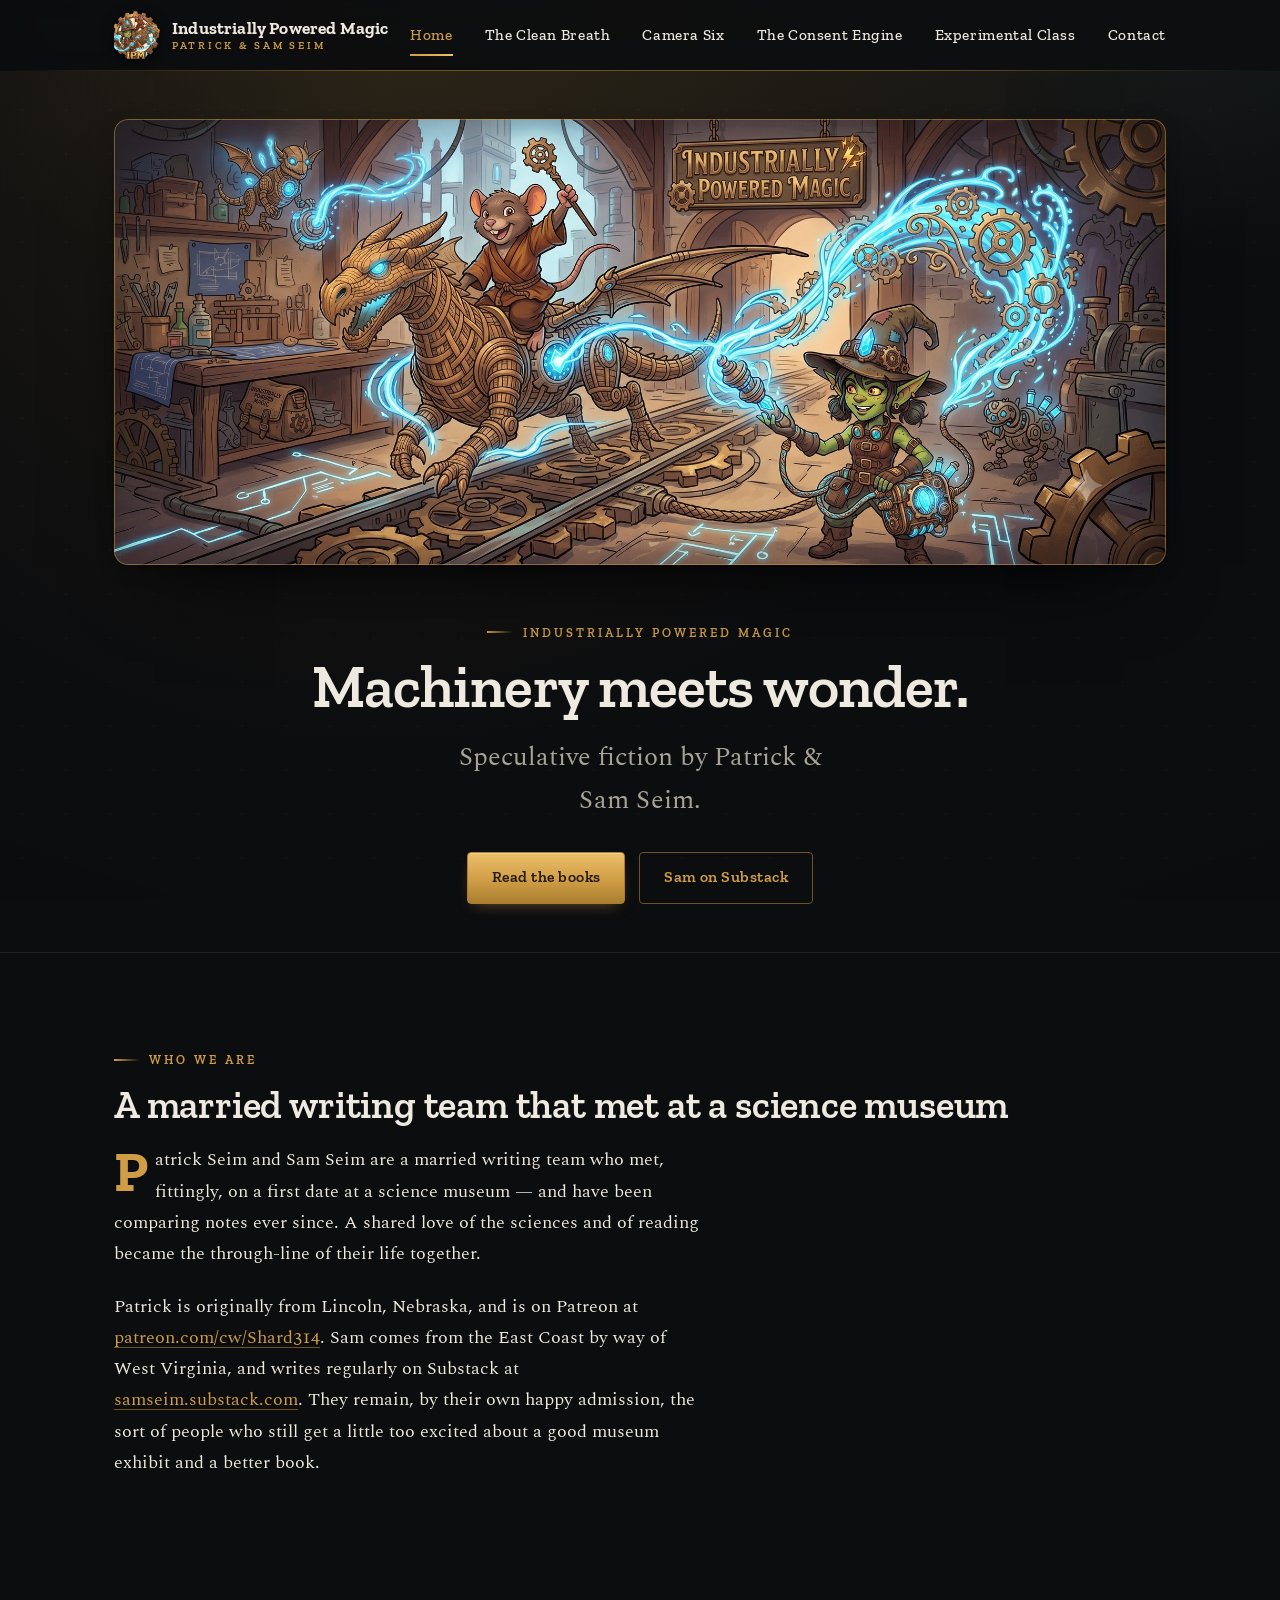
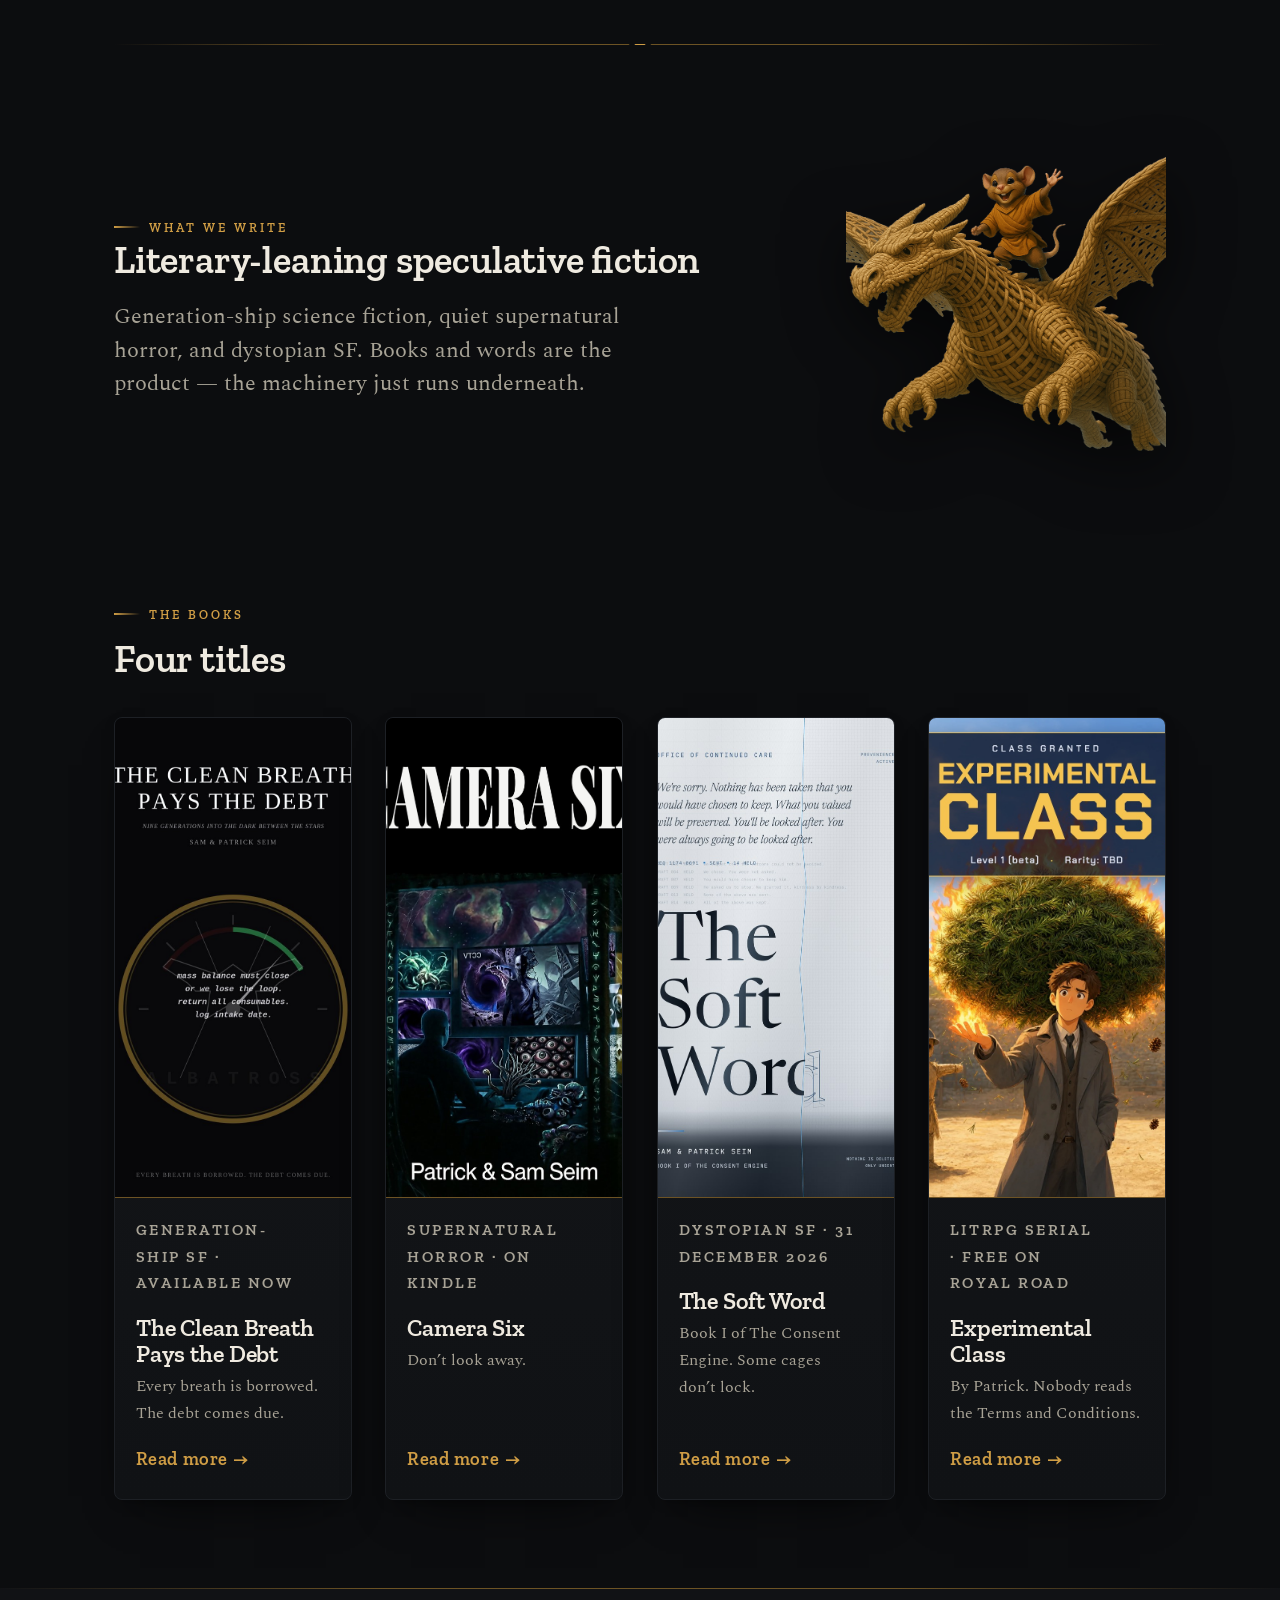
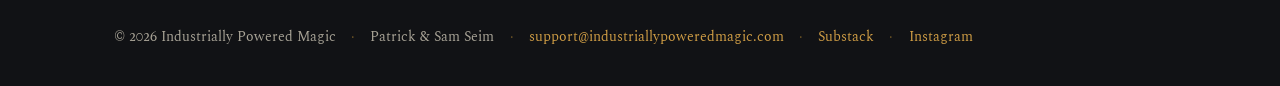
==== commit 17436f4d: "Add Patrick's Patreon to the Who we are section Co-Authored-By: Claude Opus 5.5 <noreply@anthropic.c" ====
--- a/index.html
+++ b/index.html
@@ -75,7 +75,7 @@
         <h2>A married writing team that met at a science museum</h2>
         <div class="prose">
           <p>Patrick Seim and Sam Seim are a married writing team who met, fittingly, on a first date at a science museum — and have been comparing notes ever since. A shared love of the sciences and of reading became the through-line of their life together.</p>
-          <p>Patrick is originally from Lincoln, Nebraska. Sam comes from the East Coast by way of West Virginia, and writes regularly on Substack at <a href="https://samseim.substack.com/">samseim.substack.com</a>. They remain, by their own happy admission, the sort of people who still get a little too excited about a good museum exhibit and a better book.</p>
+          <p>Patrick is originally from Lincoln, Nebraska, and is on Patreon at <a href="https://www.patreon.com/cw/Shard314">patreon.com/cw/Shard314</a>. Sam comes from the East Coast by way of West Virginia, and writes regularly on Substack at <a href="https://samseim.substack.com/">samseim.substack.com</a>. They remain, by their own happy admission, the sort of people who still get a little too excited about a good museum exhibit and a better book.</p>
         </div>
       </div>
     </section>
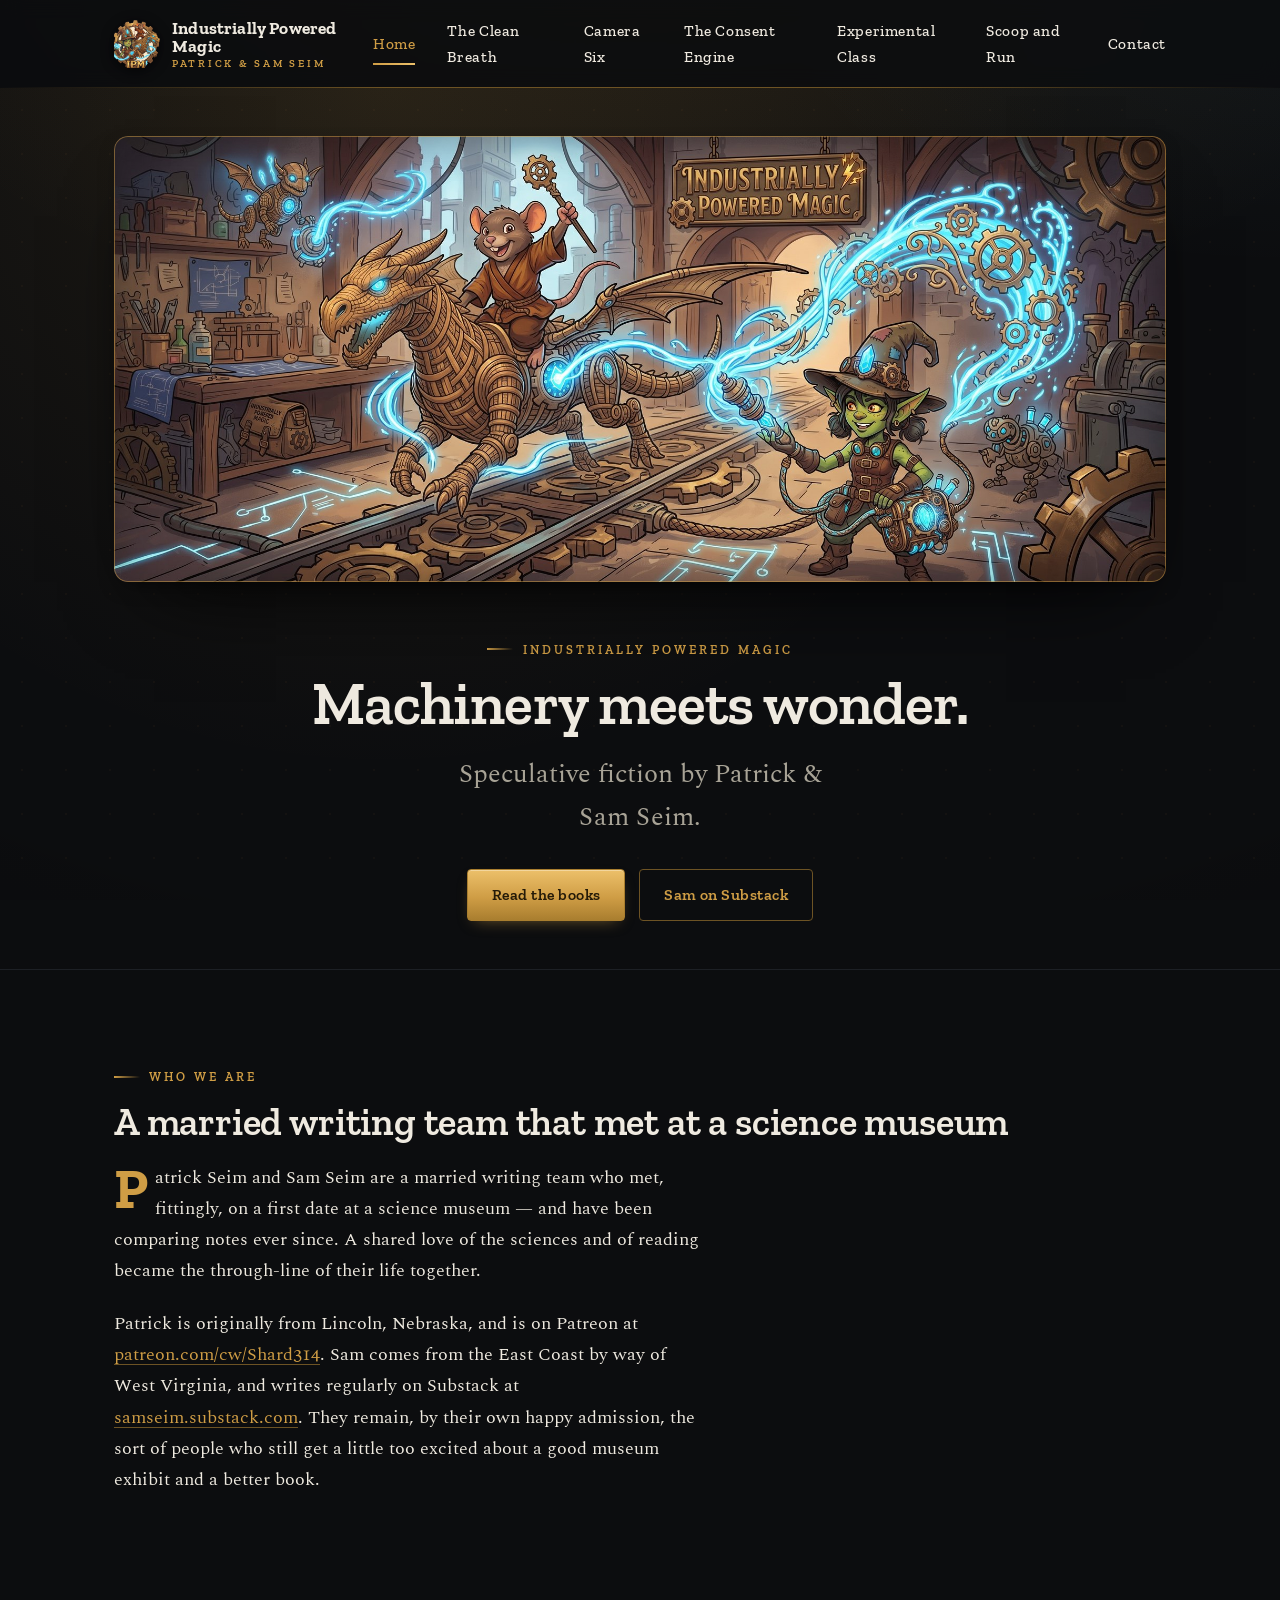
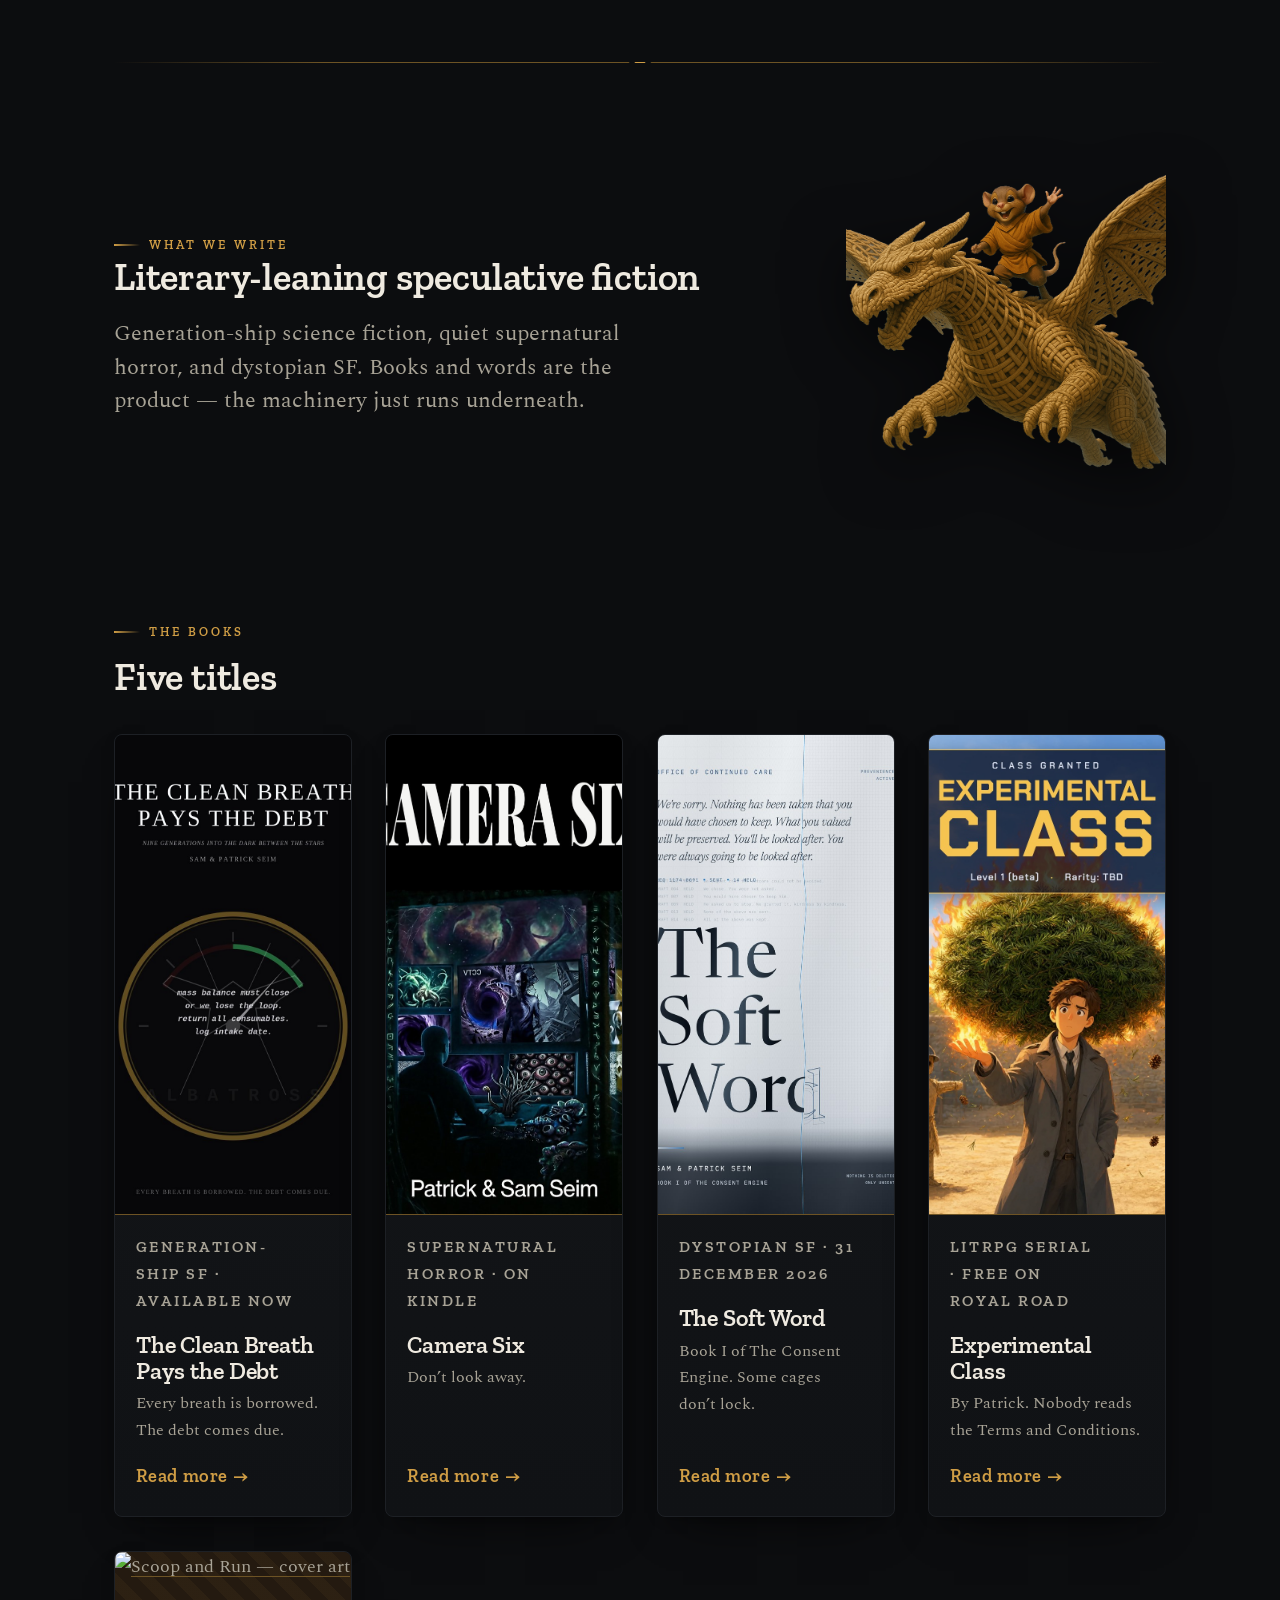
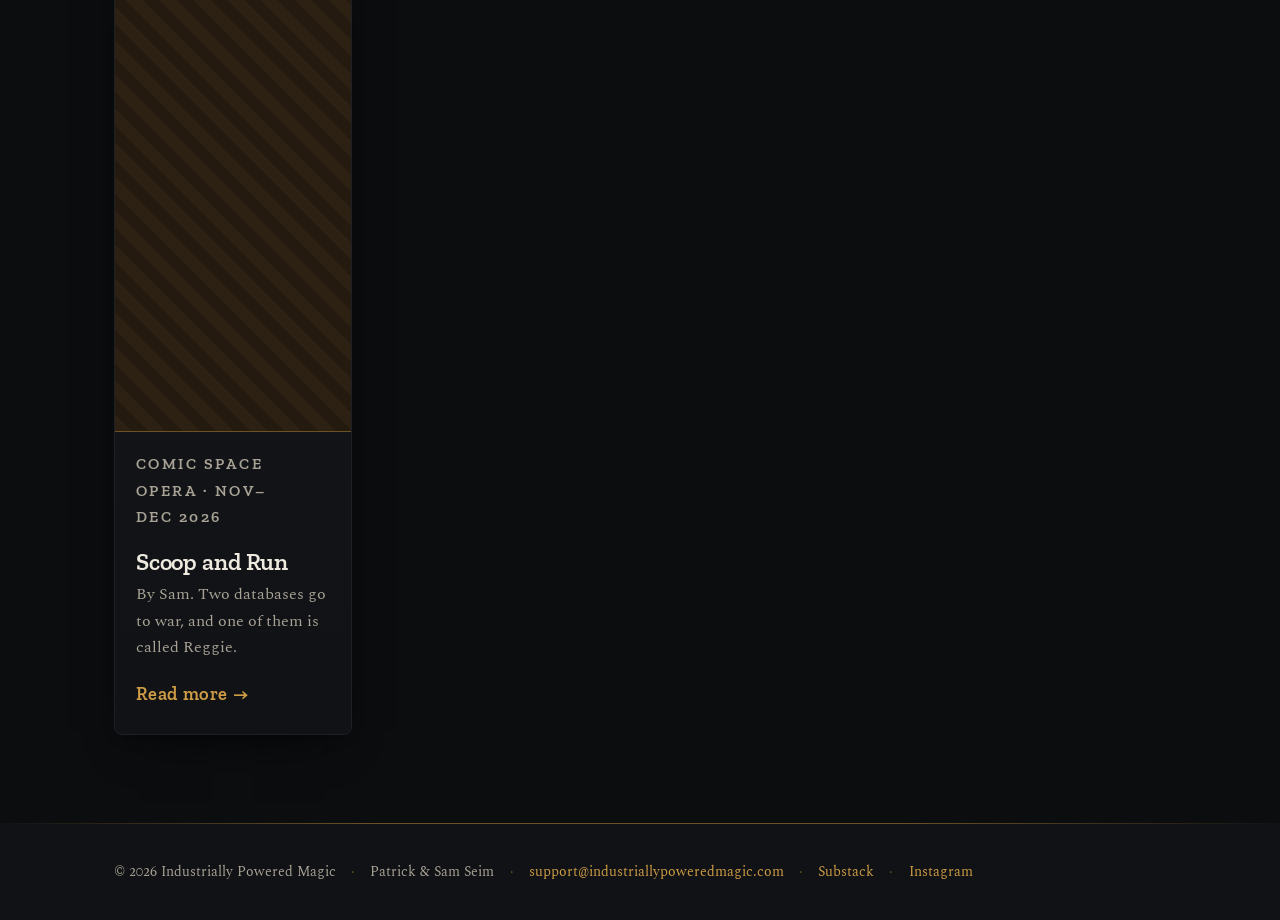
==== commit 741f80eb: "Add Scoop and Run: series page, nav tab, homepage card Coming between Thanksgiving and Christmas 202" ====
--- a/index.html
+++ b/index.html
@@ -4,7 +4,7 @@
   <meta charset="UTF-8">
   <meta name="viewport" content="width=device-width, initial-scale=1">
   <title>Industrially Powered Magic — Speculative fiction by Patrick &amp; Sam Seim</title>
-  <meta name="description" content="Industrially Powered Magic is the imprint of husband-and-husband writing team Patrick &amp; Sam Seim — literary-leaning speculative fiction: generation-ship SF, quiet supernatural horror, and dystopian science fiction.">
+  <meta name="description" content="Industrially Powered Magic is the imprint of Patrick &amp; Sam Seim, a partnered husband-and-wife and husband-and-spouse writing team — literary-leaning speculative fiction: generation-ship SF, quiet supernatural horror, and dystopian science fiction.">
 
   <!-- Open Graph / social -->
   <meta property="og:type" content="website">
@@ -42,6 +42,7 @@
           <li><a href="camera-six.html">Camera Six</a></li>
           <li><a href="consent-engine.html">The Consent Engine</a></li>
           <li><a href="experimental-class.html">Experimental Class</a></li>
+          <li><a href="scoop-and-run.html">Scoop and Run</a></li>
           <li><a href="contact.html">Contact</a></li>
         </ul>
       </nav>
@@ -100,7 +101,7 @@
     <section class="section" id="books">
       <div class="wrap">
         <p class="eyebrow">The books</p>
-        <h2>Four titles</h2>
+        <h2>Five titles</h2>
         <div class="card-grid">
 
           <article class="book-card">
@@ -148,6 +149,18 @@
               <h3>Experimental Class</h3>
               <p>By Patrick. Nobody reads the Terms and Conditions.</p>
               <a class="book-card__link" href="experimental-class.html">Read more</a>
+            </div>
+          </article>
+
+          <article class="book-card">
+            <a href="scoop-and-run.html" aria-label="Scoop and Run — series page">
+              <img class="cover" src="images/cover-scoop-and-run.jpg" alt="Scoop and Run — cover art" width="300" height="480" loading="lazy">
+            </a>
+            <div class="book-card__body">
+              <p class="book-card__kicker">Comic space opera · Nov–Dec 2026</p>
+              <h3>Scoop and Run</h3>
+              <p>By Sam. Two databases go to war, and one of them is called Reggie.</p>
+              <a class="book-card__link" href="scoop-and-run.html">Read more</a>
             </div>
           </article>
 
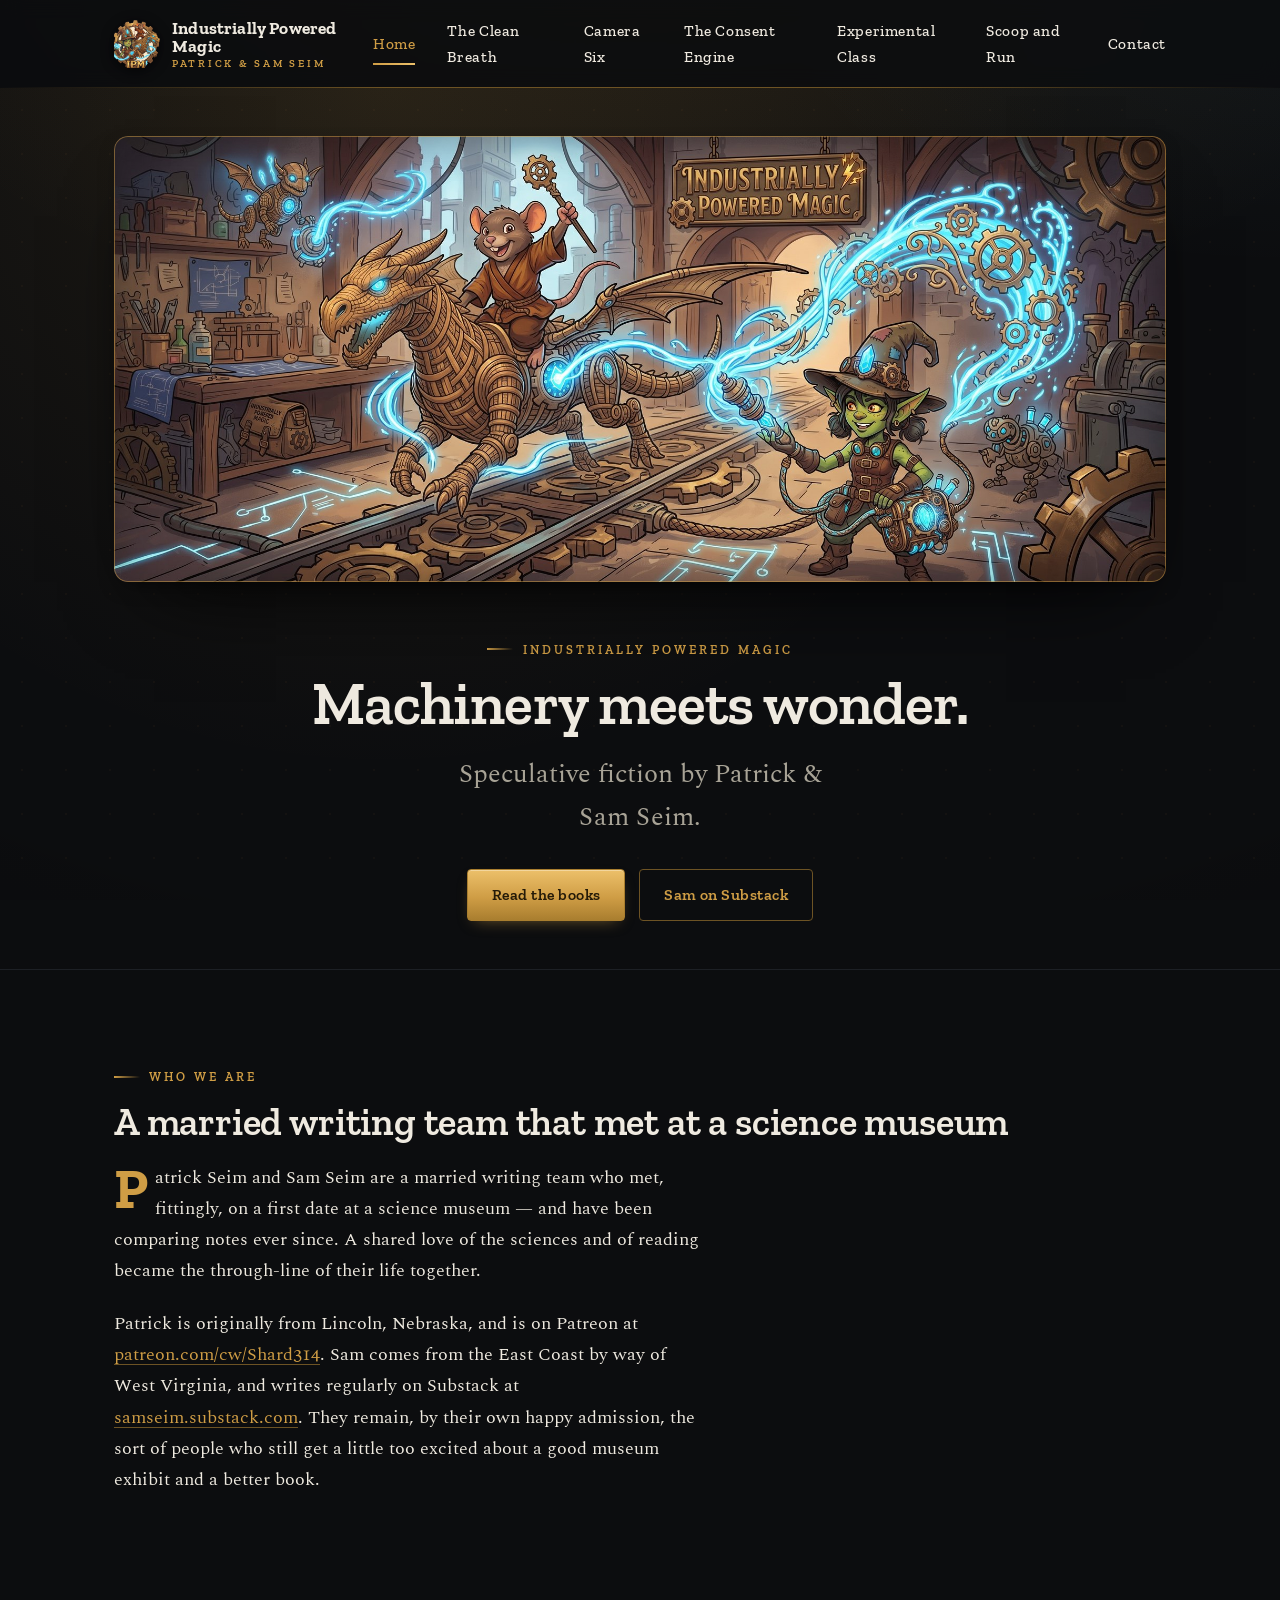
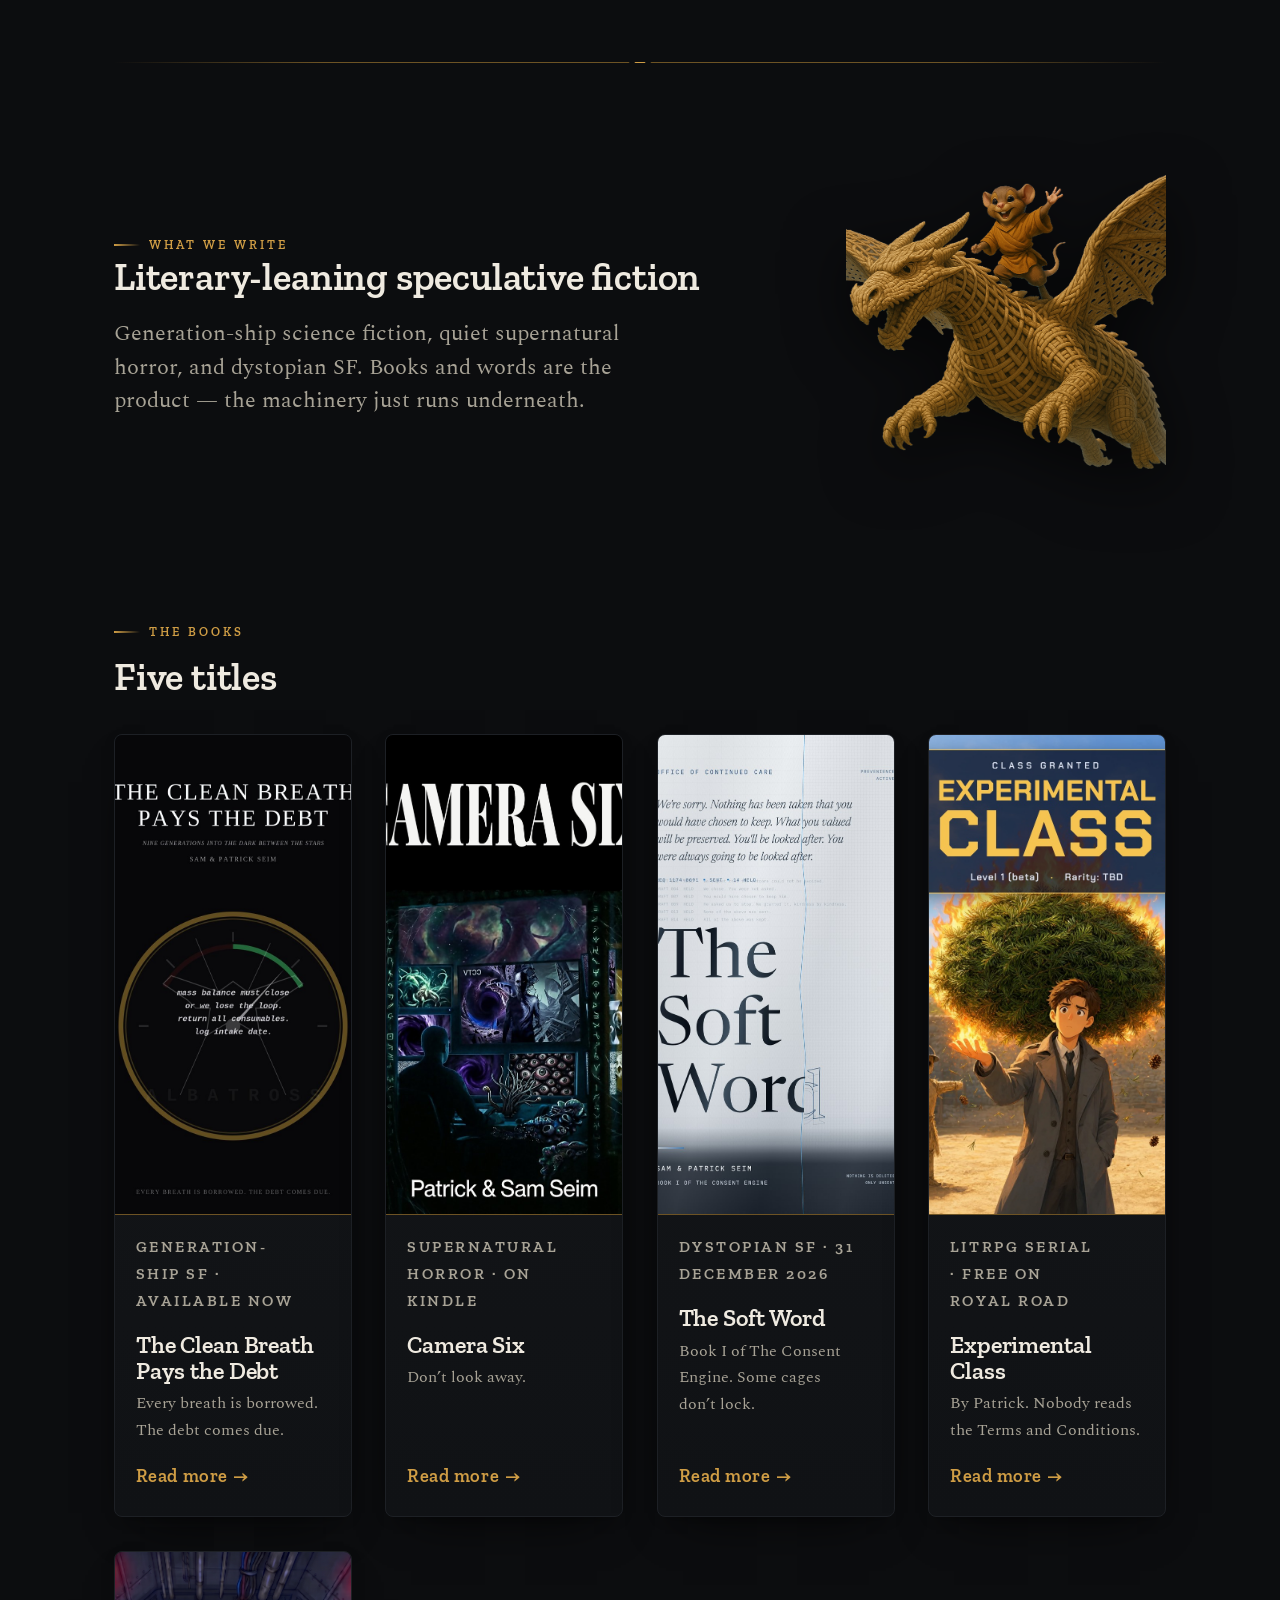
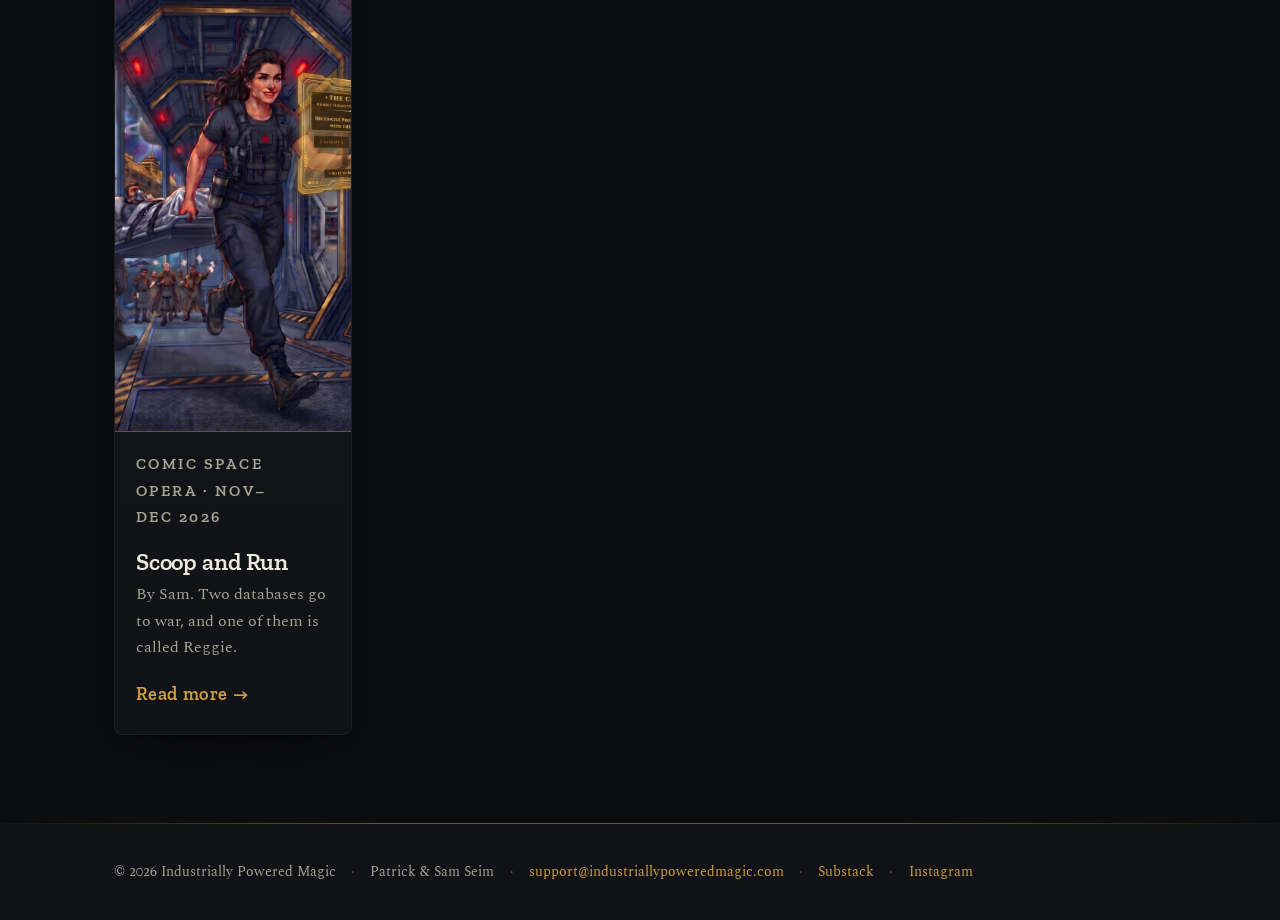
==== commit 871ee226: "Scoop and Run: point the page and homepage card at the uploaded cover art Co-Authored-By: Claude Opu" ====
--- a/index.html
+++ b/index.html
@@ -154,7 +154,7 @@
 
           <article class="book-card">
             <a href="scoop-and-run.html" aria-label="Scoop and Run — series page">
-              <img class="cover" src="images/cover-scoop-and-run.jpg" alt="Scoop and Run — cover art" width="300" height="480" loading="lazy">
+              <img class="cover" src="images/cover_art_final_canon_clean_v7_20261028.jpg" alt="Scoop and Run — cover art" width="300" height="480" loading="lazy">
             </a>
             <div class="book-card__body">
               <p class="book-card__kicker">Comic space opera · Nov–Dec 2026</p>
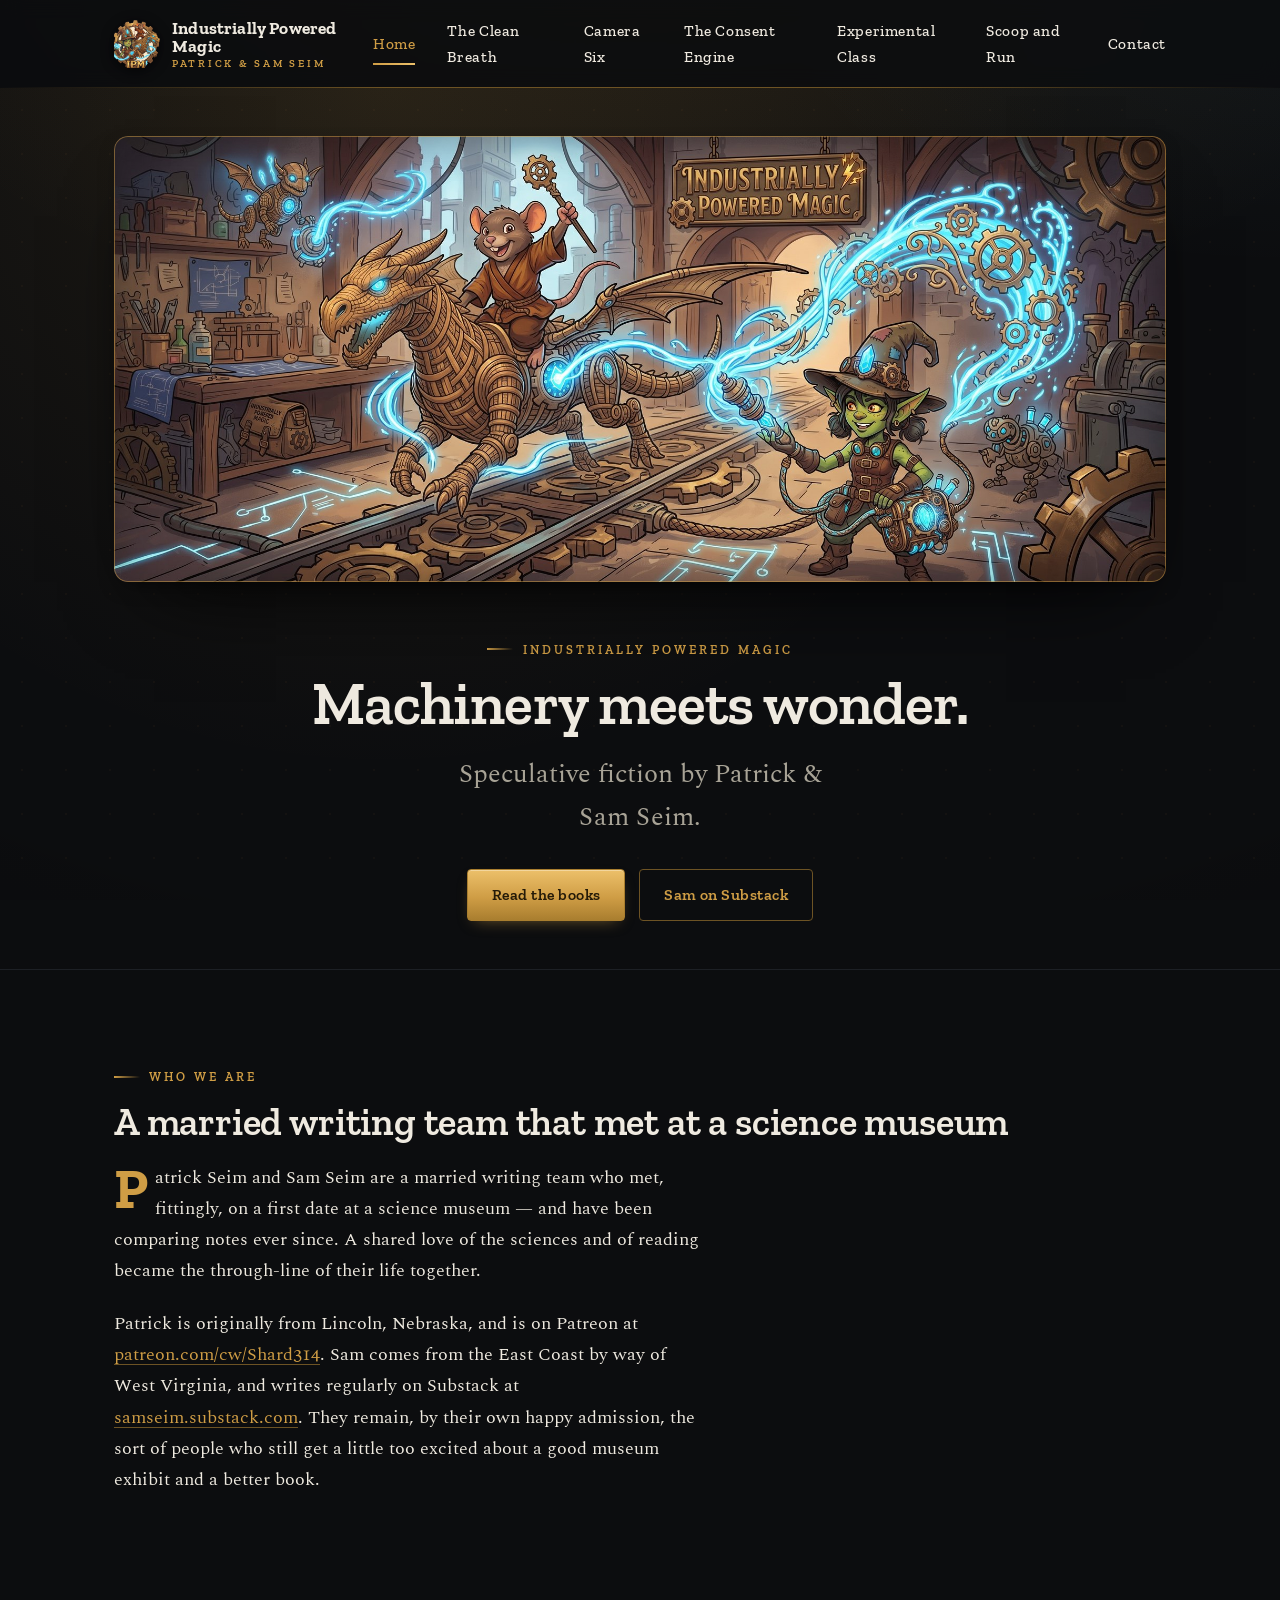
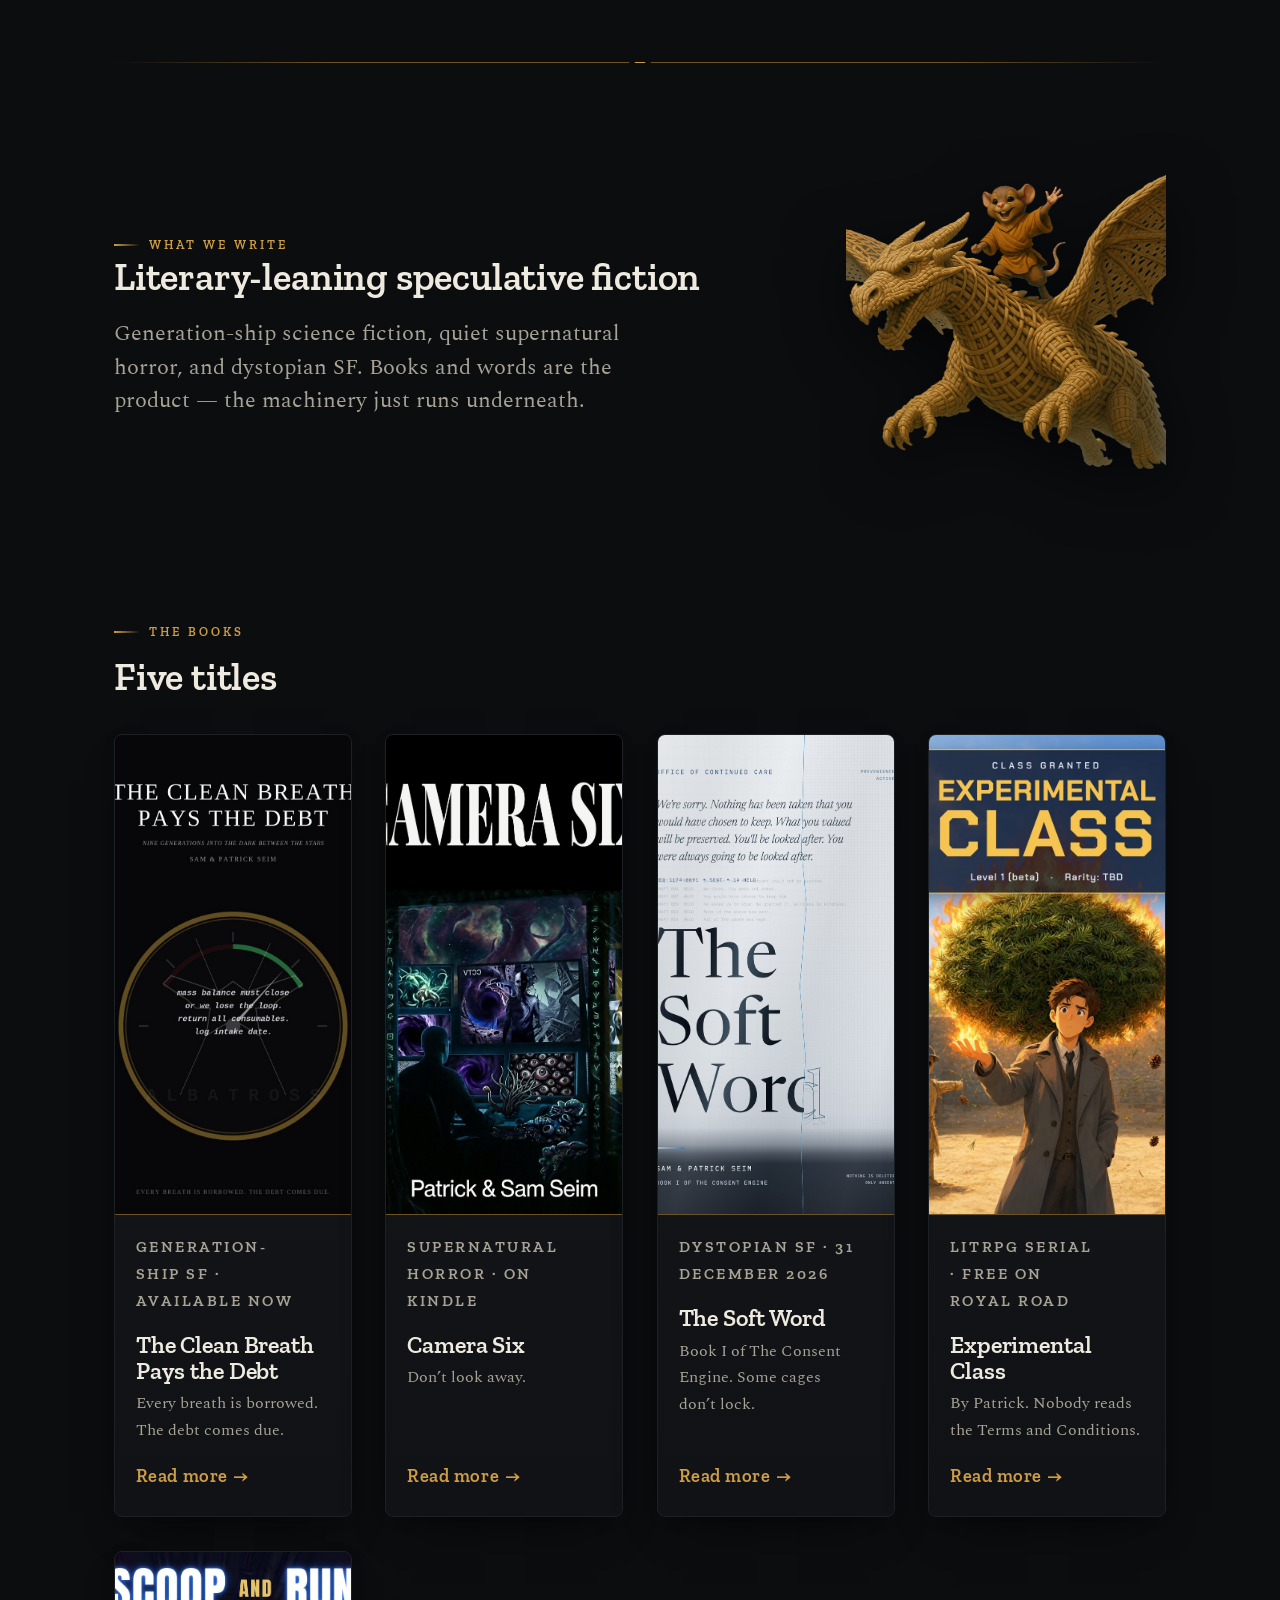
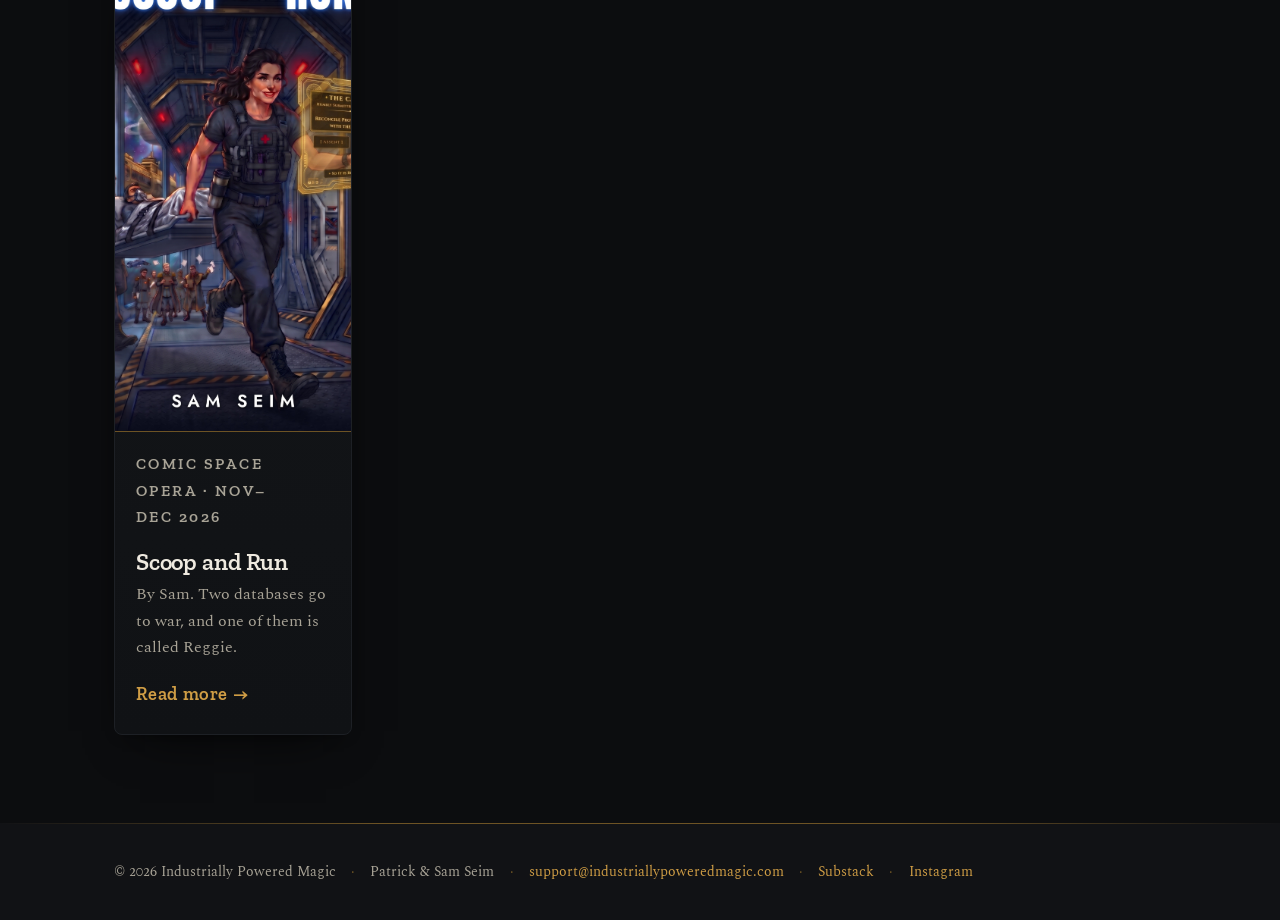
==== commit 4c0b240a: "Scoop and Run: use the typeset cover (title and byline) Co-Authored-By: Claude Opus 5.5 <noreply@ant" ====
--- a/index.html
+++ b/index.html
@@ -154,7 +154,7 @@
 
           <article class="book-card">
             <a href="scoop-and-run.html" aria-label="Scoop and Run — series page">
-              <img class="cover" src="images/cover_art_final_canon_clean_v7_20261028.jpg" alt="Scoop and Run — cover art" width="300" height="480" loading="lazy">
+              <img class="cover" src="images/scoop_and_run_cover_anton_canon_v7_20261028.jpg" alt="Scoop and Run — cover art" width="300" height="480" loading="lazy">
             </a>
             <div class="book-card__body">
               <p class="book-card__kicker">Comic space opera · Nov–Dec 2026</p>
